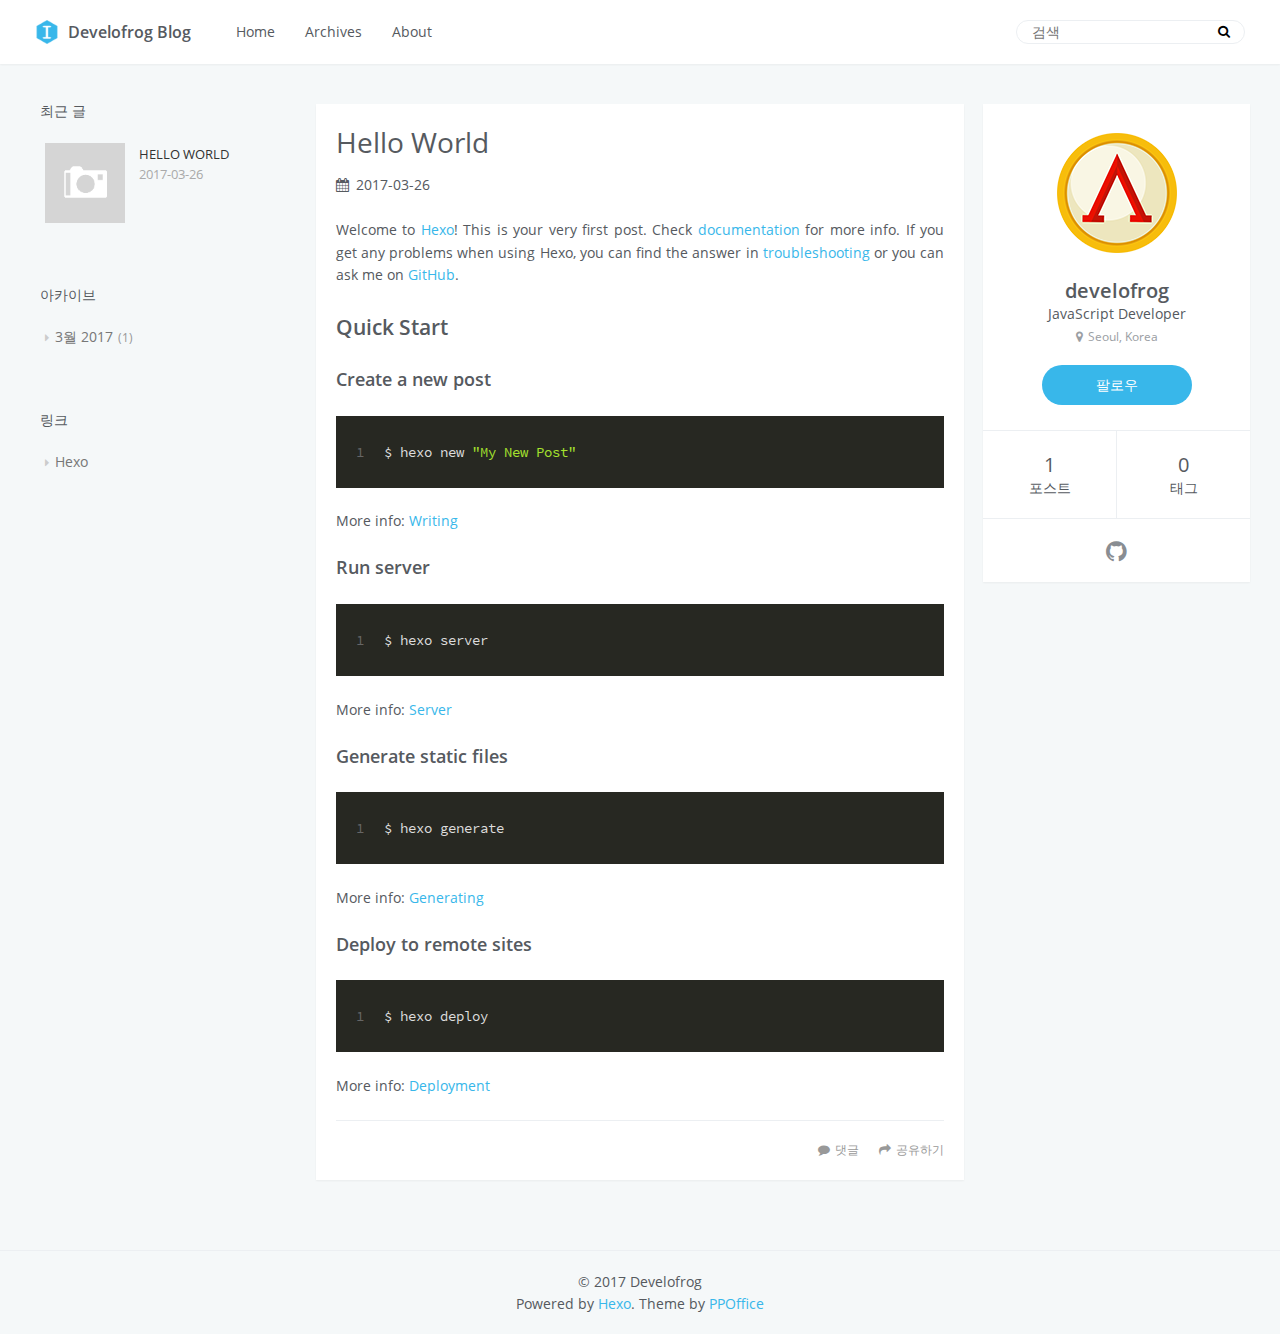
==== index.html @ 14d74854 "Site updated: 2017-03-26 21:54:28" ====
<!DOCTYPE html>
<html lang=ko>
<head>
    <meta charset="utf-8">
    
    <title>Develofrog Blog</title>
    <meta name="viewport" content="width=device-width, initial-scale=1, maximum-scale=1" />
    <meta name="description" content="For JavaScript, Computer Science, Apple, English.">
<meta property="og:type" content="website">
<meta property="og:title" content="Develofrog Blog">
<meta property="og:url" content="https://develofrog.com/index.html">
<meta property="og:site_name" content="Develofrog Blog">
<meta property="og:description" content="For JavaScript, Computer Science, Apple, English.">
<meta name="twitter:card" content="summary">
<meta name="twitter:title" content="Develofrog Blog">
<meta name="twitter:description" content="For JavaScript, Computer Science, Apple, English.">
    

    

    
        <link rel="icon" href="/css/images/logo.png" />
    

    <link rel="stylesheet" href="/libs/font-awesome/css/font-awesome.min.css">
    <link rel="stylesheet" href="/libs/open-sans/styles.css">
    <link rel="stylesheet" href="/libs/source-code-pro/styles.css">

    <link rel="stylesheet" href="/css/style.css">

    <script src="/libs/jquery/2.1.3/jquery.min.js"></script>
    
    
        <link rel="stylesheet" href="/libs/lightgallery/css/lightgallery.min.css">
    
    
        <link rel="stylesheet" href="/libs/justified-gallery/justifiedGallery.min.css">
    
    
        <script type="text/javascript">
(function(i,s,o,g,r,a,m) {i['GoogleAnalyticsObject']=r;i[r]=i[r]||function() {
(i[r].q=i[r].q||[]).push(arguments)},i[r].l=1*new Date();a=s.createElement(o),
m=s.getElementsByTagName(o)[0];a.async=1;a.src=g;m.parentNode.insertBefore(a,m)
})(window,document,'script','//www.google-analytics.com/analytics.js','ga');

ga('create', 'UA-96211882-1', 'auto');
ga('send', 'pageview');

</script>
    
    
    


</head>

<body>
    <div id="container">
        <header id="header">
    <div id="header-main" class="header-inner">
        <div class="outer">
            <a href="/" id="logo">
                <i class="logo"></i>
                <span class="site-title">Develofrog Blog</span>
            </a>
            <nav id="main-nav">
                
                    <a class="main-nav-link" href="/.">Home</a>
                
                    <a class="main-nav-link" href="/archives">Archives</a>
                
                    <a class="main-nav-link" href="/about">About</a>
                
            </nav>
            
                
                <nav id="sub-nav">
                    <div class="profile" id="profile-nav">
                        <a id="profile-anchor" href="javascript:;">
                            <img class="avatar" src="/css/images/avatar.png" />
                            <i class="fa fa-caret-down"></i>
                        </a>
                    </div>
                </nav>
            
            <div id="search-form-wrap">

    <form class="search-form">
        <input type="text" class="ins-search-input search-form-input" placeholder="검색" />
        <button type="submit" class="search-form-submit"></button>
    </form>
    <div class="ins-search">
    <div class="ins-search-mask"></div>
    <div class="ins-search-container">
        <div class="ins-input-wrapper">
            <input type="text" class="ins-search-input" placeholder="Type something..." />
            <span class="ins-close ins-selectable"><i class="fa fa-times-circle"></i></span>
        </div>
        <div class="ins-section-wrapper">
            <div class="ins-section-container"></div>
        </div>
    </div>
</div>
<script>
(function (window) {
    var INSIGHT_CONFIG = {
        TRANSLATION: {
            POSTS: '포스트',
            PAGES: 'Pages',
            CATEGORIES: '카테고리',
            TAGS: '태그',
            UNTITLED: '(Untitled)',
        },
        ROOT_URL: '/',
        CONTENT_URL: '/content.json',
    };
    window.INSIGHT_CONFIG = INSIGHT_CONFIG;
})(window);
</script>
<script src="/js/insight.js"></script>

</div>
        </div>
    </div>
    <div id="main-nav-mobile" class="header-sub header-inner">
        <table class="menu outer">
            <tr>
                
                    <td><a class="main-nav-link" href="/.">Home</a></td>
                
                    <td><a class="main-nav-link" href="/archives">Archives</a></td>
                
                    <td><a class="main-nav-link" href="/about">About</a></td>
                
                <td>
                    
    <div class="search-form">
        <input type="text" class="ins-search-input search-form-input" placeholder="검색" />
    </div>

                </td>
            </tr>
        </table>
    </div>
</header>

        <div class="outer">
            
                

<aside id="profile">
    <div class="inner profile-inner">
        <div class="base-info profile-block">
            <img id="avatar" src="/css/images/avatar.png" />
            <h2 id="name">develofrog</h2>
            <h3 id="title">JavaScript Developer</h3>
            <span id="location"><i class="fa fa-map-marker"></i>Seoul, Korea</span>
            <a id="follow" target="_blank" href="https://github.com/develofrog/">팔로우</a>
        </div>
        <div class="article-info profile-block">
            <div class="article-info-block">
                1
                <span>포스트</span>
            </div>
            <div class="article-info-block">
                0
                <span>태그</span>
            </div>
        </div>
        
        <div class="profile-block social-links">
            <table>
                <tr>
                    
                    
                    <td>
                        <a href="https://github.com/develofrog/" target="_blank" title="github" class=tooltip>
                            <i class="fa fa-github"></i>
                        </a>
                    </td>
                    
                </tr>
            </table>
        </div>
        
    </div>
</aside>

            
            <section id="main">
    <article id="post-hello-world" class="article article-type-post" itemscope itemprop="blogPost">
    <div class="article-inner">
        
        
            <header class="article-header">
                
    
        <h1 itemprop="name">
            <a class="article-title" href="/2017/03/26/hello-world/">Hello World</a>
        </h1>
    

                
                    <div class="article-meta">
                        
    <div class="article-date">
        <i class="fa fa-calendar"></i>
        <a href="/2017/03/26/hello-world/">
            <time datetime="2017-03-26T12:42:38.000Z" itemprop="datePublished">2017-03-26</time>
        </a>
    </div>


                        
                        
                    </div>
                
            </header>
        
        
        <div class="article-entry" itemprop="articleBody">
        
            
            <p>Welcome to <a href="https://hexo.io/" target="_blank" rel="external">Hexo</a>! This is your very first post. Check <a href="https://hexo.io/docs/" target="_blank" rel="external">documentation</a> for more info. If you get any problems when using Hexo, you can find the answer in <a href="https://hexo.io/docs/troubleshooting.html" target="_blank" rel="external">troubleshooting</a> or you can ask me on <a href="https://github.com/hexojs/hexo/issues" target="_blank" rel="external">GitHub</a>.</p>
<h2 id="Quick-Start"><a href="#Quick-Start" class="headerlink" title="Quick Start"></a>Quick Start</h2><h3 id="Create-a-new-post"><a href="#Create-a-new-post" class="headerlink" title="Create a new post"></a>Create a new post</h3><figure class="highlight bash"><table><tr><td class="gutter"><pre><div class="line">1</div></pre></td><td class="code"><pre><div class="line">$ hexo new <span class="string">"My New Post"</span></div></pre></td></tr></table></figure>
<p>More info: <a href="https://hexo.io/docs/writing.html" target="_blank" rel="external">Writing</a></p>
<h3 id="Run-server"><a href="#Run-server" class="headerlink" title="Run server"></a>Run server</h3><figure class="highlight bash"><table><tr><td class="gutter"><pre><div class="line">1</div></pre></td><td class="code"><pre><div class="line">$ hexo server</div></pre></td></tr></table></figure>
<p>More info: <a href="https://hexo.io/docs/server.html" target="_blank" rel="external">Server</a></p>
<h3 id="Generate-static-files"><a href="#Generate-static-files" class="headerlink" title="Generate static files"></a>Generate static files</h3><figure class="highlight bash"><table><tr><td class="gutter"><pre><div class="line">1</div></pre></td><td class="code"><pre><div class="line">$ hexo generate</div></pre></td></tr></table></figure>
<p>More info: <a href="https://hexo.io/docs/generating.html" target="_blank" rel="external">Generating</a></p>
<h3 id="Deploy-to-remote-sites"><a href="#Deploy-to-remote-sites" class="headerlink" title="Deploy to remote sites"></a>Deploy to remote sites</h3><figure class="highlight bash"><table><tr><td class="gutter"><pre><div class="line">1</div></pre></td><td class="code"><pre><div class="line">$ hexo deploy</div></pre></td></tr></table></figure>
<p>More info: <a href="https://hexo.io/docs/deployment.html" target="_blank" rel="external">Deployment</a></p>

        
        </div>
        <footer class="article-footer">
            <div class="share-container">



</div>

    <a data-url="https://develofrog.com/2017/03/26/hello-world/" data-id="cj0qonys20000btkl2dwoy1ue" class="article-share-link"><i class="fa fa-share"></i>공유하기</a>
<script>
    (function ($) {
        // Prevent duplicate binding
        if (typeof(__SHARE_BUTTON_BINDED__) === 'undefined' || !__SHARE_BUTTON_BINDED__) {
            __SHARE_BUTTON_BINDED__ = true;
        } else {
            return;
        }
        $('body').on('click', function() {
            $('.article-share-box.on').removeClass('on');
        }).on('click', '.article-share-link', function(e) {
            e.stopPropagation();

            var $this = $(this),
                url = $this.attr('data-url'),
                encodedUrl = encodeURIComponent(url),
                id = 'article-share-box-' + $this.attr('data-id'),
                offset = $this.offset(),
                box;

            if ($('#' + id).length) {
                box = $('#' + id);

                if (box.hasClass('on')){
                    box.removeClass('on');
                    return;
                }
            } else {
                var html = [
                    '<div id="' + id + '" class="article-share-box">',
                        '<input class="article-share-input" value="' + url + '">',
                        '<div class="article-share-links">',
                            '<a href="https://twitter.com/intent/tweet?url=' + encodedUrl + '" class="fa fa-twitter article-share-twitter" target="_blank" title="Twitter"></a>',
                            '<a href="https://www.facebook.com/sharer.php?u=' + encodedUrl + '" class="fa fa-facebook article-share-facebook" target="_blank" title="Facebook"></a>',
                            '<a href="http://pinterest.com/pin/create/button/?url=' + encodedUrl + '" class="fa fa-pinterest article-share-pinterest" target="_blank" title="Pinterest"></a>',
                            '<a href="https://plus.google.com/share?url=' + encodedUrl + '" class="fa fa-google article-share-google" target="_blank" title="Google+"></a>',
                        '</div>',
                    '</div>'
                ].join('');

              box = $(html);

              $('body').append(box);
            }

            $('.article-share-box.on').hide();

            box.css({
                top: offset.top + 25,
                left: offset.left
            }).addClass('on');

        }).on('click', '.article-share-box', function (e) {
            e.stopPropagation();
        }).on('click', '.article-share-box-input', function () {
            $(this).select();
        }).on('click', '.article-share-box-link', function (e) {
            e.preventDefault();
            e.stopPropagation();

            window.open(this.href, 'article-share-box-window-' + Date.now(), 'width=500,height=450');
        });
    })(jQuery);
</script>

            
    
        <a href="https://develofrog.com/2017/03/26/hello-world/#comments" class="article-comment-link disqus-comment-count" data-disqus-url="https://develofrog.com/2017/03/26/hello-world/">댓글</a>
    

        </footer>
    </div>
    
</article>


</section>
            
                <aside id="sidebar">
   
        
    <div class="widget-wrap">
        <h3 class="widget-title">최근 글</h3>
        <div class="widget">
            <ul id="recent-post" class="">
                
                    <li>
                        
                        <div class="item-thumbnail">
                            <a href="/2017/03/26/hello-world/" class="thumbnail">
    
    
        <span class="thumbnail-image thumbnail-none"></span>
    
</a>

                        </div>
                        
                        <div class="item-inner">
                            <p class="item-category"></p>
                            <p class="item-title"><a href="/2017/03/26/hello-world/" class="title">Hello World</a></p>
                            <p class="item-date"><time datetime="2017-03-26T12:42:38.000Z" itemprop="datePublished">2017-03-26</time></p>
                        </div>
                    </li>
                
            </ul>
        </div>
    </div>

    
        
    
        
    <div class="widget-wrap">
        <h3 class="widget-title">아카이브</h3>
        <div class="widget">
            <ul class="archive-list"><li class="archive-list-item"><a class="archive-list-link" href="/archives/2017/03/">3월 2017</a><span class="archive-list-count">1</span></li></ul>
        </div>
    </div>

    
        
    
        
    
        
    <div class="widget-wrap widget-list">
        <h3 class="widget-title">링크</h3>
        <div class="widget">
            <ul>
                
                    <li>
                        <a href="http://hexo.io">Hexo</a>
                    </li>
                
            </ul>
        </div>
    </div>


    
    <div id="toTop" class="fa fa-angle-up"></div>
</aside>
            
        </div>
        <footer id="footer">
    <div class="outer">
        <div id="footer-info" class="inner">
            &copy; 2017 Develofrog<br>
            Powered by <a href="http://hexo.io/" target="_blank">Hexo</a>. Theme by <a href="http://github.com/ppoffice">PPOffice</a>
        </div>
    </div>
</footer>
        
    
    <script>
    var disqus_config = function () {
        
        this.page.identifier = 'undefined';
    };
    (function() { 
        var d = document, s = d.createElement('script');  
        s.src = '//' + 'develofrog' + '.disqus.com/count.js';
        s.setAttribute('data-timestamp', +new Date());
        (d.head || d.body).appendChild(s);
    })();
</script>




    
        <script src="/libs/lightgallery/js/lightgallery.min.js"></script>
        <script src="/libs/lightgallery/js/lg-thumbnail.min.js"></script>
        <script src="/libs/lightgallery/js/lg-pager.min.js"></script>
        <script src="/libs/lightgallery/js/lg-autoplay.min.js"></script>
        <script src="/libs/lightgallery/js/lg-fullscreen.min.js"></script>
        <script src="/libs/lightgallery/js/lg-zoom.min.js"></script>
        <script src="/libs/lightgallery/js/lg-hash.min.js"></script>
        <script src="/libs/lightgallery/js/lg-share.min.js"></script>
        <script src="/libs/lightgallery/js/lg-video.min.js"></script>
    
    
        <script src="/libs/justified-gallery/jquery.justifiedGallery.min.js"></script>
    
    



<!-- Custom Scripts -->
<script src="/js/main.js"></script>

    </div>
</body>
</html>
---- libs/open-sans/styles.css ----
/* cyrillic-ext */
@font-face {
    font-family: 'Open Sans';
    font-style: normal;
    font-weight: 400;
    src: local('Open Sans'), local('OpenSans'), url(fonts/K88pR3goAWT7BTt32Z01mxJtnKITppOI_IvcXXDNrsc.woff2) format('woff2');
    unicode-range: U+0460-052F, U+20B4, U+2DE0-2DFF, U+A640-A69F;
}
/* cyrillic */
@font-face {
    font-family: 'Open Sans';
    font-style: normal;
    font-weight: 400;
    src: local('Open Sans'), local('OpenSans'), url(fonts/RjgO7rYTmqiVp7vzi-Q5URJtnKITppOI_IvcXXDNrsc.woff2) format('woff2');
    unicode-range: U+0400-045F, U+0490-0491, U+04B0-04B1, U+2116;
}
/* greek-ext */
@font-face {
    font-family: 'Open Sans';
    font-style: normal;
    font-weight: 400;
    src: local('Open Sans'), local('OpenSans'), url(fonts/LWCjsQkB6EMdfHrEVqA1KRJtnKITppOI_IvcXXDNrsc.woff2) format('woff2');
    unicode-range: U+1F00-1FFF;
}
/* greek */
@font-face {
    font-family: 'Open Sans';
    font-style: normal;
    font-weight: 400;
    src: local('Open Sans'), local('OpenSans'), url(fonts/xozscpT2726on7jbcb_pAhJtnKITppOI_IvcXXDNrsc.woff2) format('woff2');
    unicode-range: U+0370-03FF;
}
/* vietnamese */
@font-face {
    font-family: 'Open Sans';
    font-style: normal;
    font-weight: 400;
    src: local('Open Sans'), local('OpenSans'), url(fonts/59ZRklaO5bWGqF5A9baEERJtnKITppOI_IvcXXDNrsc.woff2) format('woff2');
    unicode-range: U+0102-0103, U+1EA0-1EF1, U+20AB;
}
/* latin-ext */
@font-face {
    font-family: 'Open Sans';
    font-style: normal;
    font-weight: 400;
    src: local('Open Sans'), local('OpenSans'), url(fonts/u-WUoqrET9fUeobQW7jkRRJtnKITppOI_IvcXXDNrsc.woff2) format('woff2');
    unicode-range: U+0100-024F, U+1E00-1EFF, U+20A0-20AB, U+20AD-20CF, U+2C60-2C7F, U+A720-A7FF;
}
/* latin */
@font-face {
    font-family: 'Open Sans';
    font-style: normal;
    font-weight: 400;
    src: local('Open Sans'), local('OpenSans'), url(fonts/cJZKeOuBrn4kERxqtaUH3VtXRa8TVwTICgirnJhmVJw.woff2) format('woff2');
    unicode-range: U+0000-00FF, U+0131, U+0152-0153, U+02C6, U+02DA, U+02DC, U+2000-206F, U+2074, U+20AC, U+2212, U+2215, U+E0FF, U+EFFD, U+F000;
}
/* cyrillic-ext */
@font-face {
    font-family: 'Open Sans';
    font-style: normal;
    font-weight: 600;
    src: local('Open Sans Semibold'), local('OpenSans-Semibold'), url(fonts/MTP_ySUJH_bn48VBG8sNSq-j2U0lmluP9RWlSytm3ho.woff2) format('woff2');
    unicode-range: U+0460-052F, U+20B4, U+2DE0-2DFF, U+A640-A69F;
}
/* cyrillic */
@font-face {
    font-family: 'Open Sans';
    font-style: normal;
    font-weight: 600;
    src: local('Open Sans Semibold'), local('OpenSans-Semibold'), url(fonts/MTP_ySUJH_bn48VBG8sNSpX5f-9o1vgP2EXwfjgl7AY.woff2) format('woff2');
    unicode-range: U+0400-045F, U+0490-0491, U+04B0-04B1, U+2116;
}
/* greek-ext */
@font-face {
    font-family: 'Open Sans';
    font-style: normal;
    font-weight: 600;
    src: local('Open Sans Semibold'), local('OpenSans-Semibold'), url(fonts/MTP_ySUJH_bn48VBG8sNShWV49_lSm1NYrwo-zkhivY.woff2) format('woff2');
    unicode-range: U+1F00-1FFF;
}
/* greek */
@font-face {
    font-family: 'Open Sans';
    font-style: normal;
    font-weight: 600;
    src: local('Open Sans Semibold'), local('OpenSans-Semibold'), url(fonts/MTP_ySUJH_bn48VBG8sNSqaRobkAwv3vxw3jMhVENGA.woff2) format('woff2');
    unicode-range: U+0370-03FF;
}
/* vietnamese */
@font-face {
    font-family: 'Open Sans';
    font-style: normal;
    font-weight: 600;
    src: local('Open Sans Semibold'), local('OpenSans-Semibold'), url(fonts/MTP_ySUJH_bn48VBG8sNSv8zf_FOSsgRmwsS7Aa9k2w.woff2) format('woff2');
    unicode-range: U+0102-0103, U+1EA0-1EF1, U+20AB;
}
/* latin-ext */
@font-face {
    font-family: 'Open Sans';
    font-style: normal;
    font-weight: 600;
    src: local('Open Sans Semibold'), local('OpenSans-Semibold'), url(fonts/MTP_ySUJH_bn48VBG8sNSj0LW-43aMEzIO6XUTLjad8.woff2) format('woff2');
    unicode-range: U+0100-024F, U+1E00-1EFF, U+20A0-20AB, U+20AD-20CF, U+2C60-2C7F, U+A720-A7FF;
}
/* latin */
@font-face {
    font-family: 'Open Sans';
    font-style: normal;
    font-weight: 600;
    src: local('Open Sans Semibold'), local('OpenSans-Semibold'), url(fonts/MTP_ySUJH_bn48VBG8sNSugdm0LZdjqr5-oayXSOefg.woff2) format('woff2');
    unicode-range: U+0000-00FF, U+0131, U+0152-0153, U+02C6, U+02DA, U+02DC, U+2000-206F, U+2074, U+20AC, U+2212, U+2215, U+E0FF, U+EFFD, U+F000;
}
/* cyrillic-ext */
@font-face {
    font-family: 'Open Sans';
    font-style: italic;
    font-weight: 400;
    src: local('Open Sans Italic'), local('OpenSans-Italic'), url(fonts/xjAJXh38I15wypJXxuGMBjTOQ_MqJVwkKsUn0wKzc2I.woff2) format('woff2');
    unicode-range: U+0460-052F, U+20B4, U+2DE0-2DFF, U+A640-A69F;
}
/* cyrillic */
@font-face {
    font-family: 'Open Sans';
    font-style: italic;
    font-weight: 400;
    src: local('Open Sans Italic'), local('OpenSans-Italic'), url(fonts/xjAJXh38I15wypJXxuGMBjUj_cnvWIuuBMVgbX098Mw.woff2) format('woff2');
    unicode-range: U+0400-045F, U+0490-0491, U+04B0-04B1, U+2116;
}
/* greek-ext */
@font-face {
    font-family: 'Open Sans';
    font-style: italic;
    font-weight: 400;
    src: local('Open Sans Italic'), local('OpenSans-Italic'), url(fonts/xjAJXh38I15wypJXxuGMBkbcKLIaa1LC45dFaAfauRA.woff2) format('woff2');
    unicode-range: U+1F00-1FFF;
}
/* greek */
@font-face {
    font-family: 'Open Sans';
    font-style: italic;
    font-weight: 400;
    src: local('Open Sans Italic'), local('OpenSans-Italic'), url(fonts/xjAJXh38I15wypJXxuGMBmo_sUJ8uO4YLWRInS22T3Y.woff2) format('woff2');
    unicode-range: U+0370-03FF;
}
/* vietnamese */
@font-face {
    font-family: 'Open Sans';
    font-style: italic;
    font-weight: 400;
    src: local('Open Sans Italic'), local('OpenSans-Italic'), url(fonts/xjAJXh38I15wypJXxuGMBr6up8jxqWt8HVA3mDhkV_0.woff2) format('woff2');
    unicode-range: U+0102-0103, U+1EA0-1EF1, U+20AB;
}
/* latin-ext */
@font-face {
    font-family: 'Open Sans';
    font-style: italic;
    font-weight: 400;
    src: local('Open Sans Italic'), local('OpenSans-Italic'), url(fonts/xjAJXh38I15wypJXxuGMBiYE0-AqJ3nfInTTiDXDjU4.woff2) format('woff2');
    unicode-range: U+0100-024F, U+1E00-1EFF, U+20A0-20AB, U+20AD-20CF, U+2C60-2C7F, U+A720-A7FF;
}
/* latin */
@font-face {
    font-family: 'Open Sans';
    font-style: italic;
    font-weight: 400;
    src: local('Open Sans Italic'), local('OpenSans-Italic'), url(fonts/xjAJXh38I15wypJXxuGMBo4P5ICox8Kq3LLUNMylGO4.woff2) format('woff2');
    unicode-range: U+0000-00FF, U+0131, U+0152-0153, U+02C6, U+02DA, U+02DC, U+2000-206F, U+2074, U+20AC, U+2212, U+2215, U+E0FF, U+EFFD, U+F000;
}
---- libs/source-code-pro/styles.css ----
/* latin-ext */
@font-face {
  font-family: 'Source Code Pro';
  font-style: normal;
  font-weight: 400;
  src: local('Source Code Pro'), local('SourceCodePro-Regular'), url(fonts/mrl8jkM18OlOQN8JLgasDy2Q8seG17bfDXYR_jUsrzg.woff2) format('woff2');
  unicode-range: U+0100-024F, U+1E00-1EFF, U+20A0-20AB, U+20AD-20CF, U+2C60-2C7F, U+A720-A7FF;
}
/* latin */
@font-face {
  font-family: 'Source Code Pro';
  font-style: normal;
  font-weight: 400;
  src: local('Source Code Pro'), local('SourceCodePro-Regular'), url(fonts/mrl8jkM18OlOQN8JLgasD9V_2ngZ8dMf8fLgjYEouxg.woff2) format('woff2');
  unicode-range: U+0000-00FF, U+0131, U+0152-0153, U+02C6, U+02DA, U+02DC, U+2000-206F, U+2074, U+20AC, U+2212, U+2215, U+E0FF, U+EFFD, U+F000;
}
---- css/style.css ----
body {
  width: 100%;
}
body:before,
body:after {
  content: "";
  display: table;
}
body:after {
  clear: both;
}
html,
body,
div,
span,
applet,
object,
iframe,
h1,
h2,
h3,
h4,
h5,
h6,
p,
blockquote,
pre,
a,
abbr,
acronym,
address,
big,
cite,
code,
del,
dfn,
em,
img,
ins,
kbd,
q,
s,
samp,
small,
strike,
strong,
sub,
sup,
tt,
var,
dl,
dt,
dd,
ol,
ul,
li,
fieldset,
form,
label,
legend,
table,
caption,
tbody,
tfoot,
thead,
tr,
th,
td {
  margin: 0;
  padding: 0;
  border: 0;
  outline: 0;
  font-weight: inherit;
  font-style: inherit;
  font-family: inherit;
  font-size: 100%;
  vertical-align: baseline;
}
body {
  line-height: 1;
  color: #000;
  background: #fff;
}
ol,
ul {
  list-style: none;
}
table {
  border-collapse: separate;
  border-spacing: 0;
  vertical-align: middle;
}
caption,
th,
td {
  text-align: left;
  font-weight: normal;
  vertical-align: middle;
}
a img {
  border: none;
}
input,
button {
  margin: 0;
  padding: 0;
}
input::-moz-focus-inner,
button::-moz-focus-inner {
  border: 0;
  padding: 0;
}
html,
body,
#container {
  height: 100%;
}
body {
  color: #565a5f;
  background: #f5f8f9;
  font: 14px "open sans", "Helvetica Neue", "Microsoft Yahei", Helvetica, Arial, sans-serif;
  -webkit-text-size-adjust: 100%;
}
a {
  color: #38b7ea;
  text-decoration: none;
}
a:visited {
  color: #38b7ea;
}
code {
  margin: 0 2px;
  color: #e96900;
  padding: 3px 5px;
  font-size: 0.9em;
  border-radius: 2px;
  font-family: "Source Code Pro", Consolas, Monaco, Menlo, Consolas, monospace;
  background-color: #f8f8f8;
}
.outer {
  max-width: 1320px;
  margin: 0 auto;
  padding: 0 20px;
}
.outer:before,
.outer:after {
  content: "";
  display: table;
}
.outer:after {
  clear: both;
}
@media screen and (max-width: 559px) {
  .outer {
    padding: 0;
  }
}
.left,
.alignleft {
  float: left;
}
.right,
.alignright {
  float: right;
}
.clear {
  clear: both;
}
.logo {
  width: 24px;
  height: 24px;
  background-repeat: no-repeat;
  background-image: url("images/logo.png");
  -webkit-background-size: 24px 24px;
  -moz-background-size: 24px 24px;
  background-size: 24px 24px;
}
#container {
  position: relative;
}
#container > .outer {
  margin-bottom: 30px;
}
@media screen and (min-width: 1200px) {
  #main {
    display: inline;
    float: left;
    width: 52.307692307692314%;
    margin: 0 0.769230769230769%;
  }
}
@media screen and (min-width: 800px) and (max-width: 1199px) {
  #main {
    display: inline;
    float: left;
    width: 67.6923076923077%;
    margin: 0 0.769230769230769%;
  }
}
@media screen and (min-width: 560px) and (max-width: 799px) {
  #main {
    width: 100%;
  }
}
@media screen and (max-width: 559px) {
  #main {
    width: 100%;
  }
}
.archive-article-header a,
.layout-wrap-inner.tag-cloud a,
.timeline-row .content h1 a,
.archive-article-header a:visited,
.layout-wrap-inner.tag-cloud a:visited,
.timeline-row .content h1 a:visited {
  color: #565a5f;
  -webkit-transition: 0.2s ease;
  -moz-transition: 0.2s ease;
  -ms-transition: 0.2s ease;
  transition: 0.2s ease;
}
.archive-article-header a:hover,
.layout-wrap-inner.tag-cloud a:hover,
.timeline-row .content h1 a:hover,
.archive-article-header a:visited:hover,
.layout-wrap-inner.tag-cloud a:visited:hover,
.timeline-row .content h1 a:visited:hover {
  color: #38b7ea;
}
.article-meta,
.archive-year,
.widget-title {
  line-height: 1em;
  text-decoration: none;
  text-transform: uppercase;
}
#header,
#profile .inner,
.article-inner,
#comments,
.archive-article,
.timeline-row .content,
#toTop {
  background: #fff;
  -webkit-box-shadow: 0 1px 2px rgba(0,0,0,0.05);
  box-shadow: 0 1px 2px rgba(0,0,0,0.05);
}
.article-entry h1,
.widget h1 {
  font-size: 2em;
}
.article-entry h2,
.widget h2 {
  font-size: 1.5em;
}
.article-entry h3,
.widget h3 {
  font-size: 1.3em;
}
.article-entry h4,
.widget h4 {
  font-size: 1.2em;
}
.article-entry h5,
.widget h5 {
  font-size: 1em;
}
.article-entry h6,
.widget h6 {
  font-size: 1em;
  color: #999;
}
.article-entry hr,
.widget hr {
  border: 1px dashed #eceff2;
}
.article-entry strong,
.widget strong {
  font-weight: bold;
}
.article-entry em,
.widget em,
.article-entry cite,
.widget cite {
  font-style: italic;
}
.article-entry sup,
.widget sup,
.article-entry sub,
.widget sub {
  font-size: 0.75em;
  line-height: 0;
  position: relative;
  vertical-align: baseline;
}
.article-entry sup,
.widget sup {
  top: -0.5em;
}
.article-entry sub,
.widget sub {
  bottom: -0.2em;
}
.article-entry small,
.widget small {
  font-size: 0.85em;
}
.article-entry acronym,
.widget acronym,
.article-entry abbr,
.widget abbr {
  border-bottom: 1px dotted;
}
.article-entry ul,
.widget ul,
.article-entry ol,
.widget ol,
.article-entry dl,
.widget dl {
  margin: 0 20px;
  line-height: 1.6em;
}
.article-entry ul ul,
.widget ul ul,
.article-entry ol ul,
.widget ol ul,
.article-entry ul ol,
.widget ul ol,
.article-entry ol ol,
.widget ol ol {
  margin-top: 0;
  margin-bottom: 0;
}
.article-entry ul,
.widget ul {
  list-style: disc;
}
.article-entry ol,
.widget ol {
  list-style: decimal;
}
.article-entry dt,
.widget dt {
  font-weight: bold;
}
#header {
  background: #fff;
  position: relative;
}
#header a,
#header a:visited {
  white-space: nowrap;
  -webkit-transition: 0.2s ease;
  -moz-transition: 0.2s ease;
  -ms-transition: 0.2s ease;
  transition: 0.2s ease;
  color: #565a5f;
}
#header a:hover {
  color: #38b7ea;
}
.header-inner #logo,
#main-nav,
#sub-nav,
#search-form-wrap {
  height: 24px;
  line-height: 24px;
  padding: 20px 15px;
}
.header-inner #logo,
#main-nav {
  float: left;
}
#sub-nav,
#search-form-wrap {
  float: right;
}
.header-inner {
  height: 100%;
  position: relative;
}
.header-inner #logo {
  display: inline-block;
}
.header-inner #logo .logo {
  margin-right: 5px;
  display: inline-block;
}
.header-inner #logo .site-title {
  font-size: 16px;
  display: inline-block;
  vertical-align: top;
  font-weight: 600;
}
#header-title {
  text-align: center;
  height: 24px;
  position: absolute;
  top: 50%;
  left: 0;
  margin-top: -12px;
}
.header-sub {
  border-top: 1px solid #eceff2;
}
.header-sub ul {
  margin: 0 15px;
}
.header-sub ul:before,
.header-sub ul:after {
  content: "";
  display: table;
}
.header-sub ul:after {
  clear: both;
}
.header-sub ul li {
  float: left;
  margin: 0 10px;
}
.header-sub ul li a {
  display: inline-block;
  line-height: 48px;
}
.header-sub .main-nav-link {
  display: inline-block;
  line-height: 48px;
}
@media screen and (min-width: 560px) and (max-width: 799px) {
  #header-sub {
    display: none;
  }
}
@media screen and (max-width: 559px) {
  #header-sub {
    display: none;
  }
}
@media screen and (min-width: 560px) and (max-width: 799px) {
  #main-nav {
    display: none;
  }
}
@media screen and (max-width: 559px) {
  #main-nav {
    display: none;
  }
}
@media screen and (min-width: 800px) and (max-width: 1199px) {
  #main-nav-mobile {
    display: none;
  }
}
@media screen and (min-width: 1200px) {
  #main-nav-mobile {
    display: none;
  }
}
.nav-icon,
.main-nav-link {
  float: left;
  display: block;
  padding: 0 15px;
}
.nav-icon {
  text-align: center;
  font-size: 14px;
  width: 14px;
  height: 14px;
  position: relative;
  cursor: pointer;
  height: 24px !important;
  line-height: 24px !important;
}
.main-nav-link {
  font-weight: 300;
}
@media screen and (min-width: 1200px) {
  #sub-nav {
    display: none;
  }
}
#sub-nav #profile-nav #profile-anchor {
  display: block;
  height: 24px;
  line-height: 24px;
}
#sub-nav #profile-nav #profile-anchor:before,
#sub-nav #profile-nav #profile-anchor:after {
  content: "";
  display: table;
}
#sub-nav #profile-nav #profile-anchor:after {
  clear: both;
}
#sub-nav #profile-nav .avatar,
#sub-nav #profile-nav .fa {
  float: left;
}
#sub-nav #profile-nav .avatar {
  width: 24px;
  height: 24px;
  margin-right: 8px;
}
#sub-nav #profile-nav .fa {
  line-height: 24px;
}
@media screen and (max-width: 559px) {
  #search-form-wrap {
    display: none;
  }
}
#search-form-wrap .search-form {
  position: relative;
}
#search-form-wrap .search-form .search-form-input {
  width: 100%;
  padding: 0 30px 0 15px;
  line-height: 24px;
  height: 24px !important;
  border-radius: 13px;
}
#search-form-wrap .search-form .search-form-input::-webkit-search-results-decoration,
#search-form-wrap .search-form .search-form-input::-webkit-search-cancel-button {
  -webkit-appearance: none;
}
#search-form-wrap .search-form .search-form-submit {
  top: 50%;
  right: 15px;
  border: none;
  cursor: pointer;
  margin-top: -7px;
  background: none;
  position: absolute;
  font: 13px font-icon;
  font-family: 'FontAwesome';
}
#search-form-wrap .search-form .search-form-submit:before {
  content: '\f002';
}
#search-form-wrap .search-form .search-form-submit:hover,
#search-form-wrap .search-form .search-form-submit:focus {
  color: #777;
}
.search-form-input,
.search-form-input.ins-search-input,
.search-form-input.st-ui-search-input,
.search-form-input.st-default-search-input {
  -webkit-appearance: textarea;
  -webkit-appearance: textarea;
  -moz-appearance: textarea;
  appearance: textarea;
  padding: 0;
  width: 200px;
  -webkit-box-shadow: none;
  box-shadow: none;
  color: #565a5f;
  -webkit-transition: 0.2s ease;
  -moz-transition: 0.2s ease;
  -ms-transition: 0.2s ease;
  transition: 0.2s ease;
  -webkit-box-sizing: border-box;
  -moz-box-sizing: border-box;
  box-sizing: border-box;
  height: auto !important;
  line-height: 1.6em;
  outline: none !important;
  background: none !important;
  font: 14px "open sans", "Helvetica Neue", "Microsoft Yahei", Helvetica, Arial, sans-serif;
  border: 1px solid #eceff2 !important;
}
.search-form-input:focus,
.search-form-input.ins-search-input:focus,
.search-form-input.st-ui-search-input:focus,
.search-form-input.st-default-search-input:focus {
  border-color: #38b7ea !important;
}
.search-form-input::-webkit-search-results-decoration,
.search-form-input.ins-search-input::-webkit-search-results-decoration,
.search-form-input.st-ui-search-input::-webkit-search-results-decoration,
.search-form-input.st-default-search-input::-webkit-search-results-decoration,
.search-form-input::-webkit-search-cancel-button,
.search-form-input.ins-search-input::-webkit-search-cancel-button,
.search-form-input.st-ui-search-input::-webkit-search-cancel-button,
.search-form-input.st-default-search-input::-webkit-search-cancel-button {
  -webkit-appearance: none;
}
#main-nav-mobile {
  overflow-y: hidden;
  overflow-x: auto;
}
#main-nav-mobile .menu {
  margin: 0;
  height: 48px;
}
#main-nav-mobile .menu:before,
#main-nav-mobile .menu:after {
  content: "";
  display: table;
}
#main-nav-mobile .menu:after {
  clear: both;
}
#main-nav-mobile .menu .search-form-input {
  display: none;
  padding: 0 10px;
  margin-right: 15px;
  height: 32px;
  line-height: 32px;
  border-radius: 16px;
}
@media screen and (max-width: 559px) {
  #main-nav-mobile .menu .search-form-input {
    display: block;
  }
}
#main-nav-mobile .menu .search-form-input::-webkit-search-results-decoration,
#main-nav-mobile .menu .search-form-input::-webkit-search-cancel-button {
  -webkit-appearance: none;
}
.bio {
  text-align: center;
}
#profile .inner .bio h2 {
  font-size: 1.3em;
  font-weight: bold;
  margin-top: 15px;
}
#profile .inner .bio p {
  margin: 5px 20px 10px 20px;
  text-align: justify;
  max-width: 300px;
  line-height: 1.5em;
}
.profile-block {
  padding: 15px 20px;
  border-bottom: 1px solid #eceff2;
}
.profile-block:last-child {
  border-bottom: none;
}
#profile {
  display: inline;
  float: left;
  width: 21.53846153846154%;
  margin: 0 0.769230769230769%;
  display: none;
}
@media screen and (min-width: 1200px) {
  #profile {
    display: block;
  }
}
#profile .inner {
  margin-top: 40px;
  background: #fff;
}
#profile .inner .base-info #avatar {
  display: block;
  margin: 10px auto 20px;
  width: 128px;
  height: 128px;
}
#profile .inner .base-info #name,
#profile .inner .base-info #title,
#profile .inner .base-info #location {
  display: block;
  text-align: center;
}
#profile .inner .base-info #name {
  font-size: 20px;
  font-weight: 600;
}
#profile .inner .base-info #location {
  font-size: 12px;
  margin-top: 5px;
  color: #9a9ea3;
}
#profile .inner .base-info #location .fa {
  margin-right: 5px;
}
#profile .inner .base-info #follow {
  color: #fff;
  width: 150px;
  height: 40px;
  display: block;
  font-size: 14px;
  line-height: 40px;
  text-align: center;
  margin: 20px auto 10px;
  background: #38b7ea;
  border-radius: 20px;
  -webkit-transition: 0.2s ease;
  -moz-transition: 0.2s ease;
  -ms-transition: 0.2s ease;
  transition: 0.2s ease;
}
#profile .inner .base-info #follow:hover {
  background: #49c8fb;
}
#profile .inner .article-info {
  padding: 0px;
}
#profile .inner .article-info:before,
#profile .inner .article-info:after {
  content: "";
  display: table;
}
#profile .inner .article-info:after {
  clear: both;
}
#profile .inner .article-info .article-info-block {
  width: 50%;
  float: left;
  padding: 20px 15px;
  text-align: center;
  -webkit-box-sizing: border-box;
  -moz-box-sizing: border-box;
  box-sizing: border-box;
  font-size: 20px;
}
#profile .inner .article-info .article-info-block span {
  display: block;
  font-size: 14px;
  text-transform: uppercase;
}
#profile .inner .article-info .article-info-block:first-child {
  border-right: 1px solid #eceff2;
}
#profile .inner .social-links > table {
  width: 100%;
}
#profile .inner .social-links > table td {
  text-align: center;
  font-size: 24px;
}
#profile .inner .social-links > table td a {
  position: relative;
  -webkit-transition: 0.2s ease;
  -moz-transition: 0.2s ease;
  -ms-transition: 0.2s ease;
  transition: 0.2s ease;
  color: #898d92;
}
#profile .inner .social-links > table td a:hover {
  color: #565a5f;
}
#profile .inner .social-links > table td a.tooltip:hover:after {
  right: -50%;
  top: -41px;
  color: #fff;
  background: #333;
  font-size: 14px;
  content: attr(title);
  display: block;
  padding: 5px 15px;
  position: absolute;
  white-space: nowrap;
  border-radius: 2px;
  text-transform: uppercase;
  -webkit-box-shadow: 0 0 2px rgba(0,0,0,0.2);
  box-shadow: 0 0 2px rgba(0,0,0,0.2);
  z-index: 1;
}
#profile .inner .social-links > table td a.tooltip:hover:before {
  top: -12px;
  right: 8px;
  border: solid;
  border-color: #333 transparent;
  border-width: 5px 5px 0 5px;
  content: "";
  display: block;
  position: absolute;
  z-index: 2;
}
#profile.card {
  top: 50px;
  right: 20px;
  z-index: 999;
  display: block;
  min-width: 280px;
  position: absolute;
}
#profile.card .profile-inner {
  position: relative;
  -webkit-box-shadow: 0 2px 5px rgba(0,0,0,0.2);
  box-shadow: 0 2px 5px rgba(0,0,0,0.2);
}
#profile.card .profile-inner:before,
#profile.card .profile-inner:after {
  z-index: 1;
  content: '';
  top: -20px;
  right: 10px;
  position: absolute;
  border-width: 10px;
  border-style: solid;
  border-color: transparent transparent #fff transparent;
}
#profile.card .profile-inner:after {
  z-index: 0;
  border-color: transparent transparent #dbdee1 transparent;
}
.article {
  margin: 40px 0;
}
.article-inner {
  overflow: hidden;
}
.article-banner {
  width: 100%;
  height: auto;
}
.article-header {
  padding: 20px 20px 0;
}
.article-header .article-title {
  display: block;
  margin-bottom: 14px;
}
.article-title {
  font-size: 2em;
  color: #565a5f;
  text-decoration: none;
  line-height: 1.3em;
}
a.article-title:visited {
  color: #565a5f;
}
a.article-title:hover {
  color: #38b7ea;
}
@media screen and (max-width: 559px) {
  .article-title {
    font-size: 1.6em;
  }
}
@media screen and (min-width: 560px) and (max-width: 799px) {
  .article-title {
    font-size: 1.6em;
  }
}
.article-meta {
  line-height: 1.6em;
}
.article-meta:before,
.article-meta:after {
  content: "";
  display: table;
}
.article-meta:after {
  clear: both;
}
.article-meta > div {
  float: left;
  margin-right: 10px;
}
.article-meta > div .fa {
  margin-right: 3px;
}
.article-meta a {
  color: #565a5f;
}
.article-meta a:hover {
  color: #38b7ea;
}
.article-category .fa-angle-right {
  margin: 0 5px;
}
.article-tag .tag-link:before {
  content: "#";
}
.article-entry {
  color: #565a5f;
  padding: 0 20px;
  line-height: 1.6em;
}
.article-entry:before,
.article-entry:after {
  content: "";
  display: table;
}
.article-entry:after {
  clear: both;
}
.article-entry p {
  text-align: justify;
}
.article-entry p,
.article-entry table {
  line-height: 1.6em;
  margin: 1.6em 0;
}
.article-entry h1,
.article-entry h2,
.article-entry h3,
.article-entry h4,
.article-entry h5,
.article-entry h6 {
  font-weight: bold;
}
.article-entry h1,
.article-entry h2,
.article-entry h3,
.article-entry h4,
.article-entry h5,
.article-entry h6 {
  line-height: 1.3em;
  margin: 1.3em 0;
}
.article-entry a {
  color: #38b7ea;
  text-decoration: none;
}
.article-entry a:hover {
  text-decoration: underline;
}
.article-entry ul,
.article-entry ol,
.article-entry dl {
  margin-top: 1.6em;
  margin-bottom: 1.6em;
}
.article-entry img,
.article-entry video {
  max-width: 100%;
  height: auto;
  display: block;
  margin: auto;
}
.article-entry iframe {
  border: none;
}
.article-entry table {
  width: 100%;
  border-collapse: collapse;
  border-spacing: 0;
}
.article-entry th {
  font-weight: bold;
  border-bottom: 3px solid #eceff2;
  padding-bottom: 0.5em;
}
.article-entry td {
  border-bottom: 1px solid #eceff2;
  padding: 10px 0;
}
.article-entry blockquote {
  position: static;
  font-family: Georgia, "Times New Roman", "Microsoft Yahei", serif;
  font-size: 1.1em;
  margin: 0 -20px;
  padding: 10px 20px 10px 54px;
  background: #fcfcfc;
  border-left: 4px solid #eee;
}
.article-entry blockquote:before {
  top: 20px;
  left: 10px;
  content: "\f10d";
  color: #e2e2e2;
  font-size: 32px;
  font-family: FontAwesome;
  text-align: center;
  position: static;
}
.article-entry blockquote footer {
  font-size: 14px;
  margin: 1.6em 0;
  font-family: "open sans", "Helvetica Neue", "Microsoft Yahei", Helvetica, Arial, sans-serif;
}
.article-entry blockquote footer cite:before {
  content: "—";
  padding: 0 0.5em;
}
.article-entry .pullquote {
  text-align: left;
  width: 45%;
  margin: 0;
}
.article-entry .pullquote.left {
  margin-left: 0.5em;
  margin-right: 1em;
}
.article-entry .pullquote.right {
  margin-right: 0.5em;
  margin-left: 1em;
}
.article-entry .caption {
  color: #999;
  display: block;
  font-size: 0.9em;
  margin-top: 0.5em;
  position: relative;
  text-align: center;
}
.article-entry .video-container {
  position: relative;
  padding-top: 56.25%;
  height: 0;
  overflow: hidden;
}
.article-entry .video-container iframe,
.article-entry .video-container object,
.article-entry .video-container embed {
  position: absolute;
  top: 0;
  left: 0;
  width: 100%;
  height: 100%;
  margin-top: 0;
}
.article-more-link a {
  display: inline-block;
  line-height: 1em;
  padding: 6px 15px;
  border-radius: 15px;
  background: #f5f8f9;
  color: #999;
  text-shadow: 0 1px #fff;
  text-decoration: none;
}
.article-more-link a:hover {
  background: #38b7ea;
  color: #fff;
  text-decoration: none;
  text-shadow: 0 1px #169cd2;
}
.article-footer {
  font-size: 0.85em;
  line-height: 1.6em;
  border-top: 1px solid #eceff2;
  padding-top: 1.6em;
  margin: 0 20px 20px;
}
.article-footer:before,
.article-footer:after {
  content: "";
  display: table;
}
.article-footer:after {
  clear: both;
}
.article-footer a {
  color: #999;
  text-decoration: none;
}
.article-footer a:hover {
  color: #565a5f;
}
.article-comment-link {
  float: right;
}
.article-comment-link:before {
  content: "\f075";
  font-family: FontAwesome;
  padding-right: 5px;
}
.share-container {
  float: left;
}
.article-share-link {
  float: right;
  cursor: pointer;
  margin-left: 20px;
}
.article-share-link .fa-share {
  margin-right: 5px;
}
#article-nav {
  position: relative;
}
#article-nav:before,
#article-nav:after {
  content: "";
  display: table;
}
#article-nav:after {
  clear: both;
}
@media screen and (min-width: 1200px) {
  #article-nav {
    margin: 40px 0;
  }
  #article-nav:before {
    width: 8px;
    height: 8px;
    position: absolute;
    top: 50%;
    left: 50%;
    margin-top: -4px;
    margin-left: -4px;
    content: "";
    border-radius: 50%;
    background: #787c81;
  }
}
.article-nav-link-wrap {
  text-decoration: none;
  color: #999;
  -webkit-box-sizing: border-box;
  -moz-box-sizing: border-box;
  box-sizing: border-box;
  margin-top: 40px;
  text-align: center;
  display: block;
}
.article-nav-link-wrap:hover {
  color: #565a5f;
}
@media screen and (min-width: 1200px) {
  .article-nav-link-wrap {
    width: 50%;
    margin-top: 0;
  }
}
@media screen and (min-width: 1200px) {
  #article-nav-newer {
    float: left;
    text-align: right;
    padding-right: 20px;
  }
}
@media screen and (min-width: 1200px) {
  #article-nav-older {
    float: right;
    text-align: left;
    padding-left: 20px;
  }
}
.article-nav-caption {
  letter-spacing: 2px;
  line-height: 1em;
  font-weight: bold;
  color: #565a5f;
  text-transform: uppercase;
}
#article-nav-newer .article-nav-caption {
  margin-right: -2px;
}
.article-nav-title {
  font-size: 0.85em;
  margin-top: 0.5em;
  color: #565a5f;
  line-height: 1.6em;
}
.article-share-box {
  position: absolute;
  display: none;
  background: #fff;
  -webkit-box-shadow: 0px 2px 2px rgba(0,0,0,0.1);
  box-shadow: 0px 2px 2px rgba(0,0,0,0.1);
  border-radius: 3px;
  margin-left: -145px;
  overflow: hidden;
  z-index: 1;
}
.article-share-box.on {
  display: block;
}
.article-share-input {
  width: 100%;
  background: none;
  -webkit-box-sizing: border-box;
  -moz-box-sizing: border-box;
  box-sizing: border-box;
  font: 14px "open sans", "Helvetica Neue", "Microsoft Yahei", Helvetica, Arial, sans-serif;
  padding: 0 10px;
  color: #565a5f;
  outline: none;
  border: 1px solid #eceff2;
  border-radius: 3px 3px 0 0;
  height: 36px;
  line-height: 36px;
}
.article-share-links {
  background: #f5f8f9;
}
.article-share-links:before,
.article-share-links:after {
  content: "";
  display: table;
}
.article-share-links:after {
  clear: both;
}
.article-share-twitter,
.article-share-facebook,
.article-share-pinterest,
.article-share-google {
  width: 50px;
  height: 36px;
  display: block;
  float: left;
  position: relative;
  color: #999;
  text-shadow: 0 1px #fff;
}
.article-share-twitter:before,
.article-share-facebook:before,
.article-share-pinterest:before,
.article-share-google:before {
  font-size: 20px;
  width: 20px;
  height: 20px;
  position: absolute;
  top: 50%;
  left: 50%;
  margin-top: -10px;
  margin-left: -10px;
  text-align: center;
}
.article-share-twitter:hover,
.article-share-facebook:hover,
.article-share-pinterest:hover,
.article-share-google:hover {
  color: #fff;
}
.article-share-twitter:hover {
  background: #00aced;
  text-shadow: 0 1px #008abe;
}
.article-share-facebook:hover {
  background: #3b5998;
  text-shadow: 0 1px #2f477a;
}
.article-share-pinterest:hover {
  background: #cb2027;
  text-shadow: 0 1px #a21a1f;
}
.article-share-google:hover {
  background: #dd4b39;
  text-shadow: 0 1px #be3221;
}
.article-gallery {
  overflow: hidden;
  background: #000;
  position: relative;
  text-align: center;
  margin: 1.6em 0;
}
.article-gallery .gallery-item {
  display: none;
  max-width: 100%;
}
.article-gallery .gallery-item:before,
.article-gallery .gallery-item:after {
  top: 50%;
  width: 40px;
  height: 36px;
  font-size: 36px;
  line-height: 36px;
  margin-top: -18px;
  position: absolute;
  font-family: FontAwesome;
  color: rgba(255,255,255,0.5);
}
.article-gallery .gallery-item:hover:before,
.article-gallery .gallery-item:hover:after {
  color: rgba(255,255,255,0.8);
}
.article-gallery .gallery-item:before {
  left: 0;
  content: "\f104";
}
.article-gallery .gallery-item:after {
  right: 0;
  content: "\f105";
}
.article-gallery .gallery-item:first-child {
  display: block;
}
.article-gallery .gallery-item img {
  display: block;
  max-width: 100%;
  margin: 0 auto;
}
.toc-article {
  background: #f9f9f9;
  margin: 2em 0 0 0.2em;
  padding: 1em;
  border-radius: 0px;
}
.toc-article .toc-title {
  font-size: 120%;
}
.toc-article strong {
  padding: 0.3em 1;
}
ol.toc {
  width: 100%;
  margin: 1em 2em 0 0;
}
#toc {
  line-height: 1em;
  font-size: 0.8em;
  float: right;
}
#toc .toc {
  padding: 0;
}
#toc .toc li {
  list-style-type: none;
}
#toc .toc-child {
  padding-left: 0em;
}
#toc.toc-aside {
  display: none;
  width: 13%;
  position: fixed;
  right: 2%;
  top: 320px;
  overflow: hidden;
  line-height: 1.5em;
  font-size: 1em;
  color: color-heading;
  opacity: 0.6;
  -webkit-transition: opacity 1s ease-out;
  -moz-transition: opacity 1s ease-out;
  -ms-transition: opacity 1s ease-out;
  transition: opacity 1s ease-out;
}
#toc.toc-aside strong {
  padding: 0.3em 0;
  color: color-font;
}
#toc.toc-aside:hover {
  -webkit-transition: opacity 0.3s ease-out;
  -moz-transition: opacity 0.3s ease-out;
  -ms-transition: opacity 0.3s ease-out;
  transition: opacity 0.3s ease-out;
  opacity: 1;
}
#toc.toc-aside a {
  -webkit-transition: color 1s ease-out;
  -moz-transition: color 1s ease-out;
  -ms-transition: color 1s ease-out;
  transition: color 1s ease-out;
}
#toc.toc-aside a:hover {
  color: color-theme;
  -webkit-transition: color 0.3s ease-out;
  -moz-transition: color 0.3s ease-out;
  -ms-transition: color 0.3s ease-out;
  transition: color 0.3s ease-out;
}
.article.rtl .article-title,
.article.rtl .article-entry p {
  direction: rtl;
}
.article.rtl .article-meta > div {
  float: right;
  margin-left: 10px;
  margin-right: 0;
}
.lg-outer .lg-thumb-item {
  border-radius: 0 !important;
}
#comments {
  padding: 20px;
  margin: 40px 0;
}
#comments a {
  color: #38b7ea;
}
.archives:before,
.archives:after {
  content: "";
  display: table;
}
.archives:after {
  clear: both;
}
.archives .article:first-child {
  margin: 20px 0;
}
.archive-year-wrap,
.archive-category-wrap,
.archive-tag-wrap,
.layout-title {
  font-size: 1.4em;
  margin: 40px 0 20px 0;
}
@media screen and (max-width: 559px) {
  .archive-year-wrap,
  .archive-category-wrap,
  .archive-tag-wrap,
  .layout-title {
    padding: 0 15px;
    font-size: 1.2em;
  }
}
.archive-year-wrap .fa,
.archive-category-wrap .fa,
.archive-tag-wrap .fa,
.layout-title .fa {
  margin-right: 3px;
}
.archive-year-wrap .archive-year,
.archive-category-wrap .archive-year,
.archive-tag-wrap .archive-year,
.layout-title .archive-year {
  color: #565a5f;
}
.archive-year-wrap .archive-year:hover,
.archive-category-wrap .archive-year:hover,
.archive-tag-wrap .archive-year:hover,
.layout-title .archive-year:hover {
  color: #38b7ea;
}
@media screen and (max-width: 559px) {
  .layout-wrap-inner {
    padding: 0 15px;
  }
}
.archive-article {
  -webkit-column-break-inside: avoid;
  page-break-inside: avoid;
  overflow: hidden;
  break-inside: avoid-column;
  padding: 0;
  margin-bottom: 15px;
}
.archive-article:before,
.archive-article:after {
  content: "";
  display: table;
}
.archive-article:after {
  clear: both;
}
.archive-article.archive-type-summary {
  padding: 15px;
}
.archive-article.archive-type-summary .article-entry {
  padding: 0;
}
.archive-article.archive-type-summary .article-entry p {
  margin: 12px 0;
}
.archive-article .archive-article-content,
.archive-article .archive-article-thumbnail {
  display: table-cell;
  vertical-align: top;
}
@media screen and (max-width: 559px) {
  .archive-article .archive-article-content,
  .archive-article .archive-article-thumbnail {
    display: block;
  }
}
.archive-article .archive-article-thumbnail {
  width: 160px;
  padding-right: 15px;
}
@media screen and (max-width: 559px) {
  .archive-article .archive-article-thumbnail {
    width: 100%;
    padding-bottom: 15px;
  }
}
.archive-article .archive-article-thumbnail .thumbnail {
  height: 0;
  width: 100%;
  padding-bottom: 56.25%;
  display: block;
  position: relative;
  overflow: hidden;
}
.archive-article .archive-article-thumbnail .thumbnail span {
  width: 100%;
  height: 100%;
  display: block;
}
.archive-article .archive-article-thumbnail .thumbnail .thumbnail-image {
  position: absolute;
  -webkit-background-size: cover;
  -moz-background-size: cover;
  background-size: cover;
  background-position: center;
}
.archive-article .archive-article-thumbnail .thumbnail .thumbnail-none {
  background-image: url("images/thumb-default-small.png");
}
.archive-article-title {
  display: block;
  font-size: 1.6em;
  line-height: 1.4em;
  margin-bottom: 12px;
}
@media screen and (max-width: 559px) {
  .archive-article-title {
    display: block;
    font-size: 1.3em;
  }
}
.archive-article-date {
  display: block;
  margin-top: 8px;
}
.layout-wrap-inner.list-categories ul {
  margin-left: 15px;
  list-style: none;
}
.layout-wrap-inner.list-categories ul li,
.layout-wrap-inner.list-categories ul .category-list-child {
  padding: 10px 0;
  font-size: 14px;
  border-bottom: 1px solid border-color;
}
.layout-wrap-inner.list-categories ul li a,
.layout-wrap-inner.list-categories ul .category-list-child a {
  color: #777;
}
.layout-wrap-inner.list-categories ul ul,
.layout-wrap-inner.list-categories ul ol {
  list-style: none;
}
.layout-wrap-inner.list-categories ul ul li,
.layout-wrap-inner.list-categories ul ol li {
  border: none;
}
.layout-wrap-inner.list-categories ul ul li:last-child,
.layout-wrap-inner.list-categories ul ol li:last-child {
  padding-bottom: 0px;
}
.layout-wrap-inner.list-categories li a:before {
  color: #ccc;
  content: "\f0da";
  font-size: 12px;
  margin-right: 6px;
  font-family: FontAwesome;
  -webkit-transition: 0.2s ease;
  -moz-transition: 0.2s ease;
  -ms-transition: 0.2s ease;
  transition: 0.2s ease;
}
.layout-wrap-inner.list-categories li a:hover:before {
  color: #333;
}
.layout-wrap-inner.tag-cloud a {
  margin-right: 8px;
}
.layout-wrap-inner.tag-cloud a:before {
  content: '#';
}
#page-nav {
  margin: 40px auto;
  text-align: center;
  color: #999;
  overflow: hidden;
}
#page-nav:before,
#page-nav:after {
  content: "";
  display: table;
}
#page-nav:after {
  clear: both;
}
#page-nav a,
#page-nav span {
  height: 32px;
  padding: 0 10px;
  line-height: 32px;
  text-align: center;
  display: inline-block;
  border-radius: 2px;
}
#page-nav a {
  color: #999;
  text-decoration: none;
}
#page-nav a:hover {
  color: #fff;
  background: #38b7ea;
}
#page-nav .page-number {
  display: inline-block;
}
@media screen and (max-width: 559px) {
  #page-nav .page-number {
    display: none;
  }
}
#page-nav .current {
  color: #565a5f;
  font-weight: bold;
}
.timeline-wrap {
  margin: 40px 20px 40px 40px;
  border-left: 3px solid #eceff2;
}
@media screen and (max-width: 559px) {
  .timeline-wrap {
    margin: 40px 20px 40px 30px;
  }
}
@media screen and (min-width: 560px) and (max-width: 799px) {
  .timeline-wrap {
    margin: 40px 20px 40px 30px;
  }
}
.timeline-row {
  margin: 20px 0;
}
.timeline-row:before,
.timeline-row:after {
  content: "";
  display: table;
}
.timeline-row:after {
  clear: both;
}
.timeline-row .node,
.timeline-row .title {
  float: left;
}
.timeline-row .node {
  width: 12px;
  color: #fff;
  height: 12px;
  border-radius: 50%;
  margin: 11px 0 0 -8px;
  display: inline-block;
  background-color: #38b7ea;
}
.timeline-row .content {
  margin-left: 25px;
  position: relative;
}
.timeline-row .content:after,
.timeline-row .content:before {
  content: '';
  position: absolute;
  display: inline-block;
}
.timeline-row .content:after {
  top: 10px;
  left: -14px;
  border: 7px solid transparent;
  border-right-color: #fff;
}
.timeline-row .content:before {
  top: 9px;
  left: -16px;
  border: 8px solid transparent;
  border-right-color: rgba(0,0,0,0.05);
}
.timeline-row .content h1,
.timeline-row .content .article-meta {
  padding: 10px;
}
.timeline-row .content h1 {
  font-size: 16px;
}
.timeline-row .content .article-meta {
  font-size: 12px;
  color: #898d92;
  border-top: 1px solid #f7f7f7;
  background-color: rgba(244,246,247,0.2);
}
.timeline-row-major .node {
  width: 14px;
  height: 14px;
  font-size: 14px;
  margin: 0 0 0 -17px;
  padding: 6px 8px 10px;
}
.timeline-row-major .title {
  font-size: 18px;
  margin-left: 15px;
  line-height: 30px;
}
#footer {
  padding: 20px 0;
  border-top: 1px solid #eceff2;
  color: #565a5f;
  font-size: 16px;
  text-align: center;
}
#footer .outer {
  margin-bottom: 0;
}
#footer a {
  color: #38b7ea;
  text-decoration: none;
}
#footer a:hover {
  text-decoration: underline;
}
#footer-info {
  line-height: 1.6em;
  font-size: 0.85em;
}
@media screen and (min-width: 1200px) {
  #sidebar {
    display: inline;
    float: left;
    width: 21.53846153846154%;
    margin: 0 0.769230769230769%;
  }
}
@media screen and (min-width: 800px) and (max-width: 1199px) {
  #sidebar {
    display: inline;
    float: left;
    width: 29.230769230769234%;
    margin: 0 0.769230769230769%;
  }
}
.widget {
  line-height: 1.6em;
  word-wrap: break-word;
  font-size: 0.9em;
}
.widget ul,
.widget ol {
  list-style: none;
  margin: 0;
}
.widget ul ul,
.widget ol ul,
.widget ul ol,
.widget ol ol {
  margin: 0 20px;
}
.widget ul ul,
.widget ol ul {
  list-style: disc;
}
.widget ul ol,
.widget ol ol {
  list-style: decimal;
}
.category-list-count,
.tag-list-count,
.archive-list-count {
  padding-left: 5px;
  color: #999;
  font-size: 0.85em;
}
.category-list-count:before,
.tag-list-count:before,
.archive-list-count:before {
  content: "(";
}
.category-list-count:after,
.tag-list-count:after,
.archive-list-count:after {
  content: ")";
}
.tagcloud a {
  margin-right: 5px;
}
.widget-wrap {
  margin: 40px 10px;
}
@media screen and (max-width: 559px) {
  .widget-wrap {
    margin: 40px 20px;
  }
}
.widget-title {
  margin-bottom: 0;
}
.widget {
  padding: 15px 5px;
}
.widget a {
  color: #777;
  text-decoration: none;
}
.widget a:hover {
  color: #333;
}
.widget ul ul,
.widget ol ul,
.widget dl ul,
.widget ul ol,
.widget ol ol,
.widget dl ol,
.widget ul dl,
.widget ol dl,
.widget dl dl {
  margin-left: 15px;
  list-style: disc;
}
.widget ul,
.widget ol {
  list-style: none;
}
.widget ul li,
.widget ol li,
.widget ul .category-list-child,
.widget ol .category-list-child {
  padding: 10px 0;
  font-size: 14px;
  border-bottom: 1px solid border-color;
}
.widget ul li a,
.widget ol li a,
.widget ul .category-list-child a,
.widget ol .category-list-child a {
  color: #777;
}
.widget ul ul,
.widget ol ul,
.widget ul ol,
.widget ol ol {
  list-style: none;
}
.widget ul ul li,
.widget ol ul li,
.widget ul ol li,
.widget ol ol li {
  border: none;
}
.widget ul ul li:last-child,
.widget ol ul li:last-child,
.widget ul ol li:last-child,
.widget ol ol li:last-child {
  padding-bottom: 0px;
}
.widget ul:not(#recent-post) li a:before,
.widget ol:not(#recent-post) li a:before {
  color: #ccc;
  content: "\f0da";
  font-size: 12px;
  margin-right: 6px;
  font-family: FontAwesome;
  -webkit-transition: 0.2s ease;
  -moz-transition: 0.2s ease;
  -ms-transition: 0.2s ease;
  transition: 0.2s ease;
}
.widget ul:not(#recent-post) li a:hover:before,
.widget ol:not(#recent-post) li a:hover:before {
  color: #333;
}
#toTop {
  display: none;
  cursor: pointer;
  text-align: center;
  width: 60px;
  height: 60px;
  color: #fff;
  font-size: 50px;
  line-height: 55px;
  background: #565a5f;
  opacity: 0.8;
  border-radius: 4px;
  bottom: 20px;
  position: fixed;
}
@media screen and (min-width: 560px) and (max-width: 799px) {
  #toTop {
    width: 52px;
    height: 52px;
    font-size: 34px;
    line-height: 52px;
  }
}
@media screen and (max-width: 559px) {
  #toTop {
    width: 48px;
    height: 48px;
    font-size: 32px;
    line-height: 48px;
  }
}
#recent-post li {
  padding: 10px 0 10px 94px;
}
#recent-post li:before,
#recent-post li:after {
  content: "";
  display: table;
}
#recent-post li:after {
  clear: both;
}
#recent-post.no-thumbnail li {
  padding: 10px 0px;
}
#recent-post li .item-thumbnail {
  opacity: 1;
  float: left;
  margin-left: -94px;
  -webkit-transition: all 0.2s ease;
  -moz-transition: all 0.2s ease;
  -ms-transition: all 0.2s ease;
  transition: all 0.2s ease;
}
#recent-post li .item-thumbnail .thumbnail {
  width: 80px;
  height: 80px;
  display: block;
  position: relative;
  overflow: hidden;
}
#recent-post li .item-thumbnail .thumbnail span {
  width: 100%;
  height: 100%;
  display: block;
}
#recent-post li .item-thumbnail .thumbnail .thumbnail-image {
  position: absolute;
  -webkit-background-size: cover;
  -moz-background-size: cover;
  background-size: cover;
  background-position: center;
}
#recent-post li .item-thumbnail .thumbnail .thumbnail-none {
  background-image: url("images/thumb-default-small.png");
  -webkit-background-size: 100% 100%;
  -moz-background-size: 100% 100%;
  background-size: 100% 100%;
}
#recent-post li .item-inner a,
#recent-post li .item-inner .item-category {
  font-size: 13px;
  text-transform: uppercase;
}
#recent-post li .item-inner a a,
#recent-post li .item-inner .item-category a {
  color: #38b7ea;
}
#recent-post li .item-inner a a:hover,
#recent-post li .item-inner .item-category a:hover {
  color: #333;
}
#recent-post li .item-inner a a,
#recent-post li .item-inner .item-category a,
#recent-post li .item-inner a .fa,
#recent-post li .item-inner .item-category .fa {
  margin-right: 5px;
}
#recent-post li .item-inner .item-title {
  font-size: 15px;
}
#recent-post li .item-inner .item-title a {
  color: #333;
  -webkit-transition: all 0.2s ease;
  -moz-transition: all 0.2s ease;
  -ms-transition: all 0.2s ease;
  transition: all 0.2s ease;
}
#recent-post li .item-inner .item-date {
  color: #aaa;
  font-size: 13px;
  text-transform: uppercase;
}
#recent-post li:hover .item-thumbnail {
  opacity: 0.8;
}
#recent-post li:hover .item-title a {
  color: #38b7ea;
}
.ins-search {
  display: none;
}
.ins-search.show {
  display: block;
}
.ins-selectable {
  cursor: pointer;
}
.ins-search-mask,
.ins-search-container {
  position: fixed;
}
.ins-search-mask {
  top: 0;
  left: 0;
  width: 100%;
  height: 100%;
  z-index: 100;
  background: rgba(0,0,0,0.5);
}
.ins-input-wrapper {
  position: relative;
}
.ins-search-input {
  width: 100%;
  border: none;
  outline: none;
  font-size: 16px;
  -webkit-box-shadow: none;
  box-shadow: none;
  font-weight: 200;
  border-radius: 0;
  background: #fff;
  line-height: 20px;
  -webkit-box-sizing: border-box;
  -moz-box-sizing: border-box;
  box-sizing: border-box;
  padding: 12px 28px 12px 20px;
  border-bottom: 1px solid #e2e2e2;
  font-family: "Microsoft Yahei Light", "Microsoft Yahei", Helvetica, Arial, sans-serif;
}
.ins-close {
  top: 50%;
  right: 6px;
  width: 20px;
  height: 20px;
  font-size: 16px;
  margin-top: -11px;
  position: absolute;
  text-align: center;
  display: inline-block;
}
.ins-close:hover {
  color: #006bde;
}
.ins-search-container {
  left: 50%;
  top: 100px;
  z-index: 101;
  bottom: 100px;
  -webkit-box-sizing: border-box;
  -moz-box-sizing: border-box;
  box-sizing: border-box;
  width: 540px;
  margin-left: -270px;
}
@media screen and (max-width: 559px), screen and (max-height: 479px) {
  .ins-search-container {
    top: 0;
    left: 0;
    margin: 0;
    width: 100%;
    height: 100%;
    background: #f7f7f7;
  }
}
.ins-section-wrapper {
  left: 0;
  right: 0;
  top: 45px;
  bottom: 0;
  overflow-y: auto;
  position: absolute;
}
.ins-section-container {
  position: relative;
  background: #f7f7f7;
}
.ins-section {
  font-size: 14px;
  line-height: 16px;
}
.ins-section .ins-section-header,
.ins-section .ins-search-item {
  padding: 8px 15px;
}
.ins-section .ins-section-header {
  color: #9a9a9a;
  border-bottom: 1px solid #e2e2e2;
}
.ins-section .ins-slug {
  margin-left: 5px;
  color: #9a9a9a;
}
.ins-section .ins-slug:before {
  content: '(';
}
.ins-section .ins-slug:after {
  content: ')';
}
.ins-section .ins-search-item header,
.ins-section .ins-search-item .ins-search-preview {
  overflow: hidden;
  white-space: nowrap;
  text-overflow: ellipsis;
}
.ins-section .ins-search-item header .fa {
  margin-right: 8px;
}
.ins-section .ins-search-item .ins-search-preview {
  height: 15px;
  font-size: 12px;
  color: #9a9a9a;
  margin: 5px 0 0 20px;
}
.ins-section .ins-search-item:hover,
.ins-section .ins-search-item.active {
  color: #fff;
  background: #006bde;
}
.ins-section .ins-search-item:hover .ins-slug,
.ins-section .ins-search-item.active .ins-slug,
.ins-section .ins-search-item:hover .ins-search-preview,
.ins-section .ins-search-item.active .ins-search-preview {
  color: #fff;
}
.highlight {
  margin: 0px;
  display: block;
  overflow-x: auto;
  padding: 15px 20px;
  font-size: 14px;
  font-family: "Source Code Pro", Consolas, Monaco, Menlo, Consolas, monospace;
  line-height: 22.400000000000002px;
}
.highlight table {
  margin: 0;
  width: auto;
}
.highlight table td {
  border: none;
}
.highlight table td.code {
  padding-right: 20px;
}
.highlight .gutter pre {
  color: #666;
  text-align: right;
  padding-right: 20px;
}
.article-entry .highlight {
  margin: 1.6em 0;
}
.article-entry .highlight .line {
  height: 1.6em;
}
.highlight {
  color: #ddd;
  background: #272822;
}
.highlight .code .tag,
.highlight .code .keyword,
.highlight .code .selector-tag,
.highlight .code .literal,
.highlight .code .strong,
.highlight .code .name {
  color: #f92672;
}
.highlight .code .code {
  color: #66d9ef;
}
.highlight .code .class .title {
  color: #fff;
}
.highlight .code .attribute,
.highlight .code .symbol,
.highlight .code .regexp,
.highlight .code .link {
  color: #bf79db;
}
.highlight .code .string,
.highlight .code .bullet,
.highlight .code .subst,
.highlight .code .title,
.highlight .code .section,
.highlight .code .emphasis,
.highlight .code .type,
.highlight .code .built_in,
.highlight .code .builtin-name,
.highlight .code .selector-attr,
.highlight .code .selector-pseudo,
.highlight .code .addition,
.highlight .code .variable,
.highlight .code .template-tag,
.highlight .code .template-variable {
  color: #a6e22e;
}
.highlight .code .comment,
.highlight .code .quote,
.highlight .code .deletion,
.highlight .code .meta {
  color: #75715e;
}
.highlight .code .keyword,
.highlight .code .selector-tag,
.highlight .code .literal,
.highlight .code .doctag,
.highlight .code .title,
.highlight .code .section,
.highlight .code .type,
.highlight .code .selector-id {
  font-weight: bold;
}
#main {
  float: right;
}
#profile {
  float: right;
}
---- libs/lightgallery/css/lightgallery.min.css ----
.lg-sub-html,.lg-toolbar{background-color:rgba(0,0,0,.45)}#lg-counter,.lg-outer .lg-video-cont{vertical-align:middle;display:inline-block}@font-face{font-family:lg;src:url(../fonts/lg.eot?n1z373);src:url(../fonts/lg.eot?#iefixn1z373) format("embedded-opentype"),url(../fonts/lg.woff?n1z373) format("woff"),url(../fonts/lg.ttf?n1z373) format("truetype"),url(../fonts/lg.svg?n1z373#lg) format("svg");font-weight:400;font-style:normal}.lg-icon{font-family:lg;speak:none;font-style:normal;font-weight:400;font-variant:normal;text-transform:none;line-height:1;-webkit-font-smoothing:antialiased;-moz-osx-font-smoothing:grayscale}.lg-actions .lg-next,.lg-actions .lg-prev{background-color:rgba(0,0,0,.45);border-radius:2px;color:#999;cursor:pointer;display:block;font-size:22px;margin-top:-10px;padding:8px 10px 9px;position:absolute;top:50%;z-index:1080}.lg-actions .lg-next.disabled,.lg-actions .lg-prev.disabled{pointer-events:none;opacity:.5}.lg-actions .lg-next:hover,.lg-actions .lg-prev:hover{color:#FFF}.lg-actions .lg-next{right:20px}.lg-actions .lg-next:before{content:"\e095"}.lg-actions .lg-prev{left:20px}.lg-actions .lg-prev:after{content:"\e094"}@-webkit-keyframes lg-right-end{0%,100%{left:0}50%{left:-30px}}@-moz-keyframes lg-right-end{0%,100%{left:0}50%{left:-30px}}@-ms-keyframes lg-right-end{0%,100%{left:0}50%{left:-30px}}@keyframes lg-right-end{0%,100%{left:0}50%{left:-30px}}@-webkit-keyframes lg-left-end{0%,100%{left:0}50%{left:30px}}@-moz-keyframes lg-left-end{0%,100%{left:0}50%{left:30px}}@-ms-keyframes lg-left-end{0%,100%{left:0}50%{left:30px}}@keyframes lg-left-end{0%,100%{left:0}50%{left:30px}}.lg-outer.lg-right-end .lg-object{-webkit-animation:lg-right-end .3s;-o-animation:lg-right-end .3s;animation:lg-right-end .3s;position:relative}.lg-outer.lg-left-end .lg-object{-webkit-animation:lg-left-end .3s;-o-animation:lg-left-end .3s;animation:lg-left-end .3s;position:relative}.lg-toolbar{z-index:1082;left:0;position:absolute;top:0;width:100%}.lg-toolbar .lg-icon{color:#999;cursor:pointer;float:right;font-size:24px;height:47px;line-height:27px;padding:10px 0;text-align:center;width:50px;text-decoration:none!important;outline:0;-webkit-transition:color .2s linear;-o-transition:color .2s linear;transition:color .2s linear}.lg-toolbar .lg-icon:hover{color:#FFF}.lg-toolbar .lg-close:after{content:"\e070"}.lg-toolbar .lg-download:after{content:"\e0f2"}.lg-sub-html{bottom:0;color:#EEE;font-size:16px;left:0;padding:10px 40px;position:fixed;right:0;text-align:center;z-index:1080}.lg-sub-html h4{margin:0;font-size:13px;font-weight:700}.lg-sub-html p{font-size:12px;margin:5px 0 0}#lg-counter{color:#999;font-size:16px;padding-left:20px;padding-top:12px}.lg-next,.lg-prev,.lg-toolbar{opacity:1;-webkit-transition:-webkit-transform .35s cubic-bezier(0,0,.25,1) 0s,opacity .35s cubic-bezier(0,0,.25,1) 0s,color .2s linear;-moz-transition:-moz-transform .35s cubic-bezier(0,0,.25,1) 0s,opacity .35s cubic-bezier(0,0,.25,1) 0s,color .2s linear;-o-transition:-o-transform .35s cubic-bezier(0,0,.25,1) 0s,opacity .35s cubic-bezier(0,0,.25,1) 0s,color .2s linear;transition:transform .35s cubic-bezier(0,0,.25,1) 0s,opacity .35s cubic-bezier(0,0,.25,1) 0s,color .2s linear}.lg-hide-items .lg-prev{opacity:0;-webkit-transform:translate3d(-10px,0,0);transform:translate3d(-10px,0,0)}.lg-hide-items .lg-next{opacity:0;-webkit-transform:translate3d(10px,0,0);transform:translate3d(10px,0,0)}.lg-hide-items .lg-toolbar{opacity:0;-webkit-transform:translate3d(0,-10px,0);transform:translate3d(0,-10px,0)}body:not(.lg-from-hash) .lg-outer.lg-start-zoom .lg-object{-webkit-transform:scale3d(.5,.5,.5);transform:scale3d(.5,.5,.5);opacity:0;-webkit-transition:-webkit-transform 250ms cubic-bezier(0,0,.25,1) 0s,opacity 250ms cubic-bezier(0,0,.25,1)!important;-moz-transition:-moz-transform 250ms cubic-bezier(0,0,.25,1) 0s,opacity 250ms cubic-bezier(0,0,.25,1)!important;-o-transition:-o-transform 250ms cubic-bezier(0,0,.25,1) 0s,opacity 250ms cubic-bezier(0,0,.25,1)!important;transition:transform 250ms cubic-bezier(0,0,.25,1) 0s,opacity 250ms cubic-bezier(0,0,.25,1)!important;-webkit-transform-origin:50% 50%;-moz-transform-origin:50% 50%;-ms-transform-origin:50% 50%;transform-origin:50% 50%}body:not(.lg-from-hash) .lg-outer.lg-start-zoom .lg-item.lg-complete .lg-object{-webkit-transform:scale3d(1,1,1);transform:scale3d(1,1,1);opacity:1}.lg-outer .lg-thumb-outer{background-color:#0D0A0A;bottom:0;position:absolute;width:100%;z-index:1080;max-height:350px;-webkit-transform:translate3d(0,100%,0);transform:translate3d(0,100%,0);-webkit-transition:-webkit-transform .25s cubic-bezier(0,0,.25,1) 0s;-moz-transition:-moz-transform .25s cubic-bezier(0,0,.25,1) 0s;-o-transition:-o-transform .25s cubic-bezier(0,0,.25,1) 0s;transition:transform .25s cubic-bezier(0,0,.25,1) 0s}.lg-outer .lg-thumb-outer.lg-grab .lg-thumb-item{cursor:-webkit-grab;cursor:-moz-grab;cursor:-o-grab;cursor:-ms-grab;cursor:grab}.lg-outer .lg-thumb-outer.lg-grabbing .lg-thumb-item{cursor:move;cursor:-webkit-grabbing;cursor:-moz-grabbing;cursor:-o-grabbing;cursor:-ms-grabbing;cursor:grabbing}.lg-outer .lg-thumb-outer.lg-dragging .lg-thumb{-webkit-transition-duration:0s!important;transition-duration:0s!important}.lg-outer.lg-thumb-open .lg-thumb-outer{-webkit-transform:translate3d(0,0,0);transform:translate3d(0,0,0)}.lg-outer .lg-thumb{padding:10px 0;height:100%;margin-bottom:-5px}.lg-outer .lg-thumb-item{cursor:pointer;float:left;overflow:hidden;height:100%;border:2px solid #FFF;border-radius:4px;margin-bottom:5px}@media (min-width:1025px){.lg-outer .lg-thumb-item{-webkit-transition:border-color .25s ease;-o-transition:border-color .25s ease;transition:border-color .25s ease}}.lg-outer .lg-thumb-item.active,.lg-outer .lg-thumb-item:hover{border-color:#a90707}.lg-outer .lg-thumb-item img{width:100%;height:100%;object-fit:cover}.lg-outer.lg-has-thumb .lg-item{padding-bottom:120px}.lg-outer.lg-can-toggle .lg-item{padding-bottom:0}.lg-outer.lg-pull-caption-up .lg-sub-html{-webkit-transition:bottom .25s ease;-o-transition:bottom .25s ease;transition:bottom .25s ease}.lg-outer.lg-pull-caption-up.lg-thumb-open .lg-sub-html{bottom:100px}.lg-outer .lg-toggle-thumb{background-color:#0D0A0A;border-radius:2px 2px 0 0;color:#999;cursor:pointer;font-size:24px;height:39px;line-height:27px;padding:5px 0;position:absolute;right:20px;text-align:center;top:-39px;width:50px}.lg-outer .lg-toggle-thumb:hover,.lg-outer.lg-dropdown-active #lg-share{color:#FFF}.lg-outer .lg-toggle-thumb:after{content:"\e1ff"}.lg-outer .lg-video-cont{max-width:1140px;max-height:100%;width:100%;padding:0 5px}.lg-outer .lg-video{width:100%;height:0;padding-bottom:56.25%;overflow:hidden;position:relative}.lg-outer .lg-video .lg-object{display:inline-block;position:absolute;top:0;left:0;width:100%!important;height:100%!important}.lg-outer .lg-video .lg-video-play{width:84px;height:59px;position:absolute;left:50%;top:50%;margin-left:-42px;margin-top:-30px;z-index:1080;cursor:pointer}.lg-outer .lg-has-vimeo .lg-video-play{background:url(../img/vimeo-play.png) no-repeat}.lg-outer .lg-has-vimeo:hover .lg-video-play{background:url(../img/vimeo-play.png) 0 -58px no-repeat}.lg-outer .lg-has-html5 .lg-video-play{background:url(../img/video-play.png) no-repeat;height:64px;margin-left:-32px;margin-top:-32px;width:64px;opacity:.8}.lg-outer .lg-has-html5:hover .lg-video-play{opacity:1}.lg-outer .lg-has-youtube .lg-video-play{background:url(../img/youtube-play.png) no-repeat}.lg-outer .lg-has-youtube:hover .lg-video-play{background:url(../img/youtube-play.png) 0 -60px no-repeat}.lg-outer .lg-video-object{width:100%!important;height:100%!important;position:absolute;top:0;left:0}.lg-outer .lg-has-video .lg-video-object{visibility:hidden}.lg-outer .lg-has-video.lg-video-playing .lg-object,.lg-outer .lg-has-video.lg-video-playing .lg-video-play{display:none}.lg-outer .lg-has-video.lg-video-playing .lg-video-object{visibility:visible}.lg-progress-bar{background-color:#333;height:5px;left:0;position:absolute;top:0;width:100%;z-index:1083;opacity:0;-webkit-transition:opacity 80ms ease 0s;-moz-transition:opacity 80ms ease 0s;-o-transition:opacity 80ms ease 0s;transition:opacity 80ms ease 0s}.lg-progress-bar .lg-progress{background-color:#a90707;height:5px;width:0}.lg-progress-bar.lg-start .lg-progress{width:100%}.lg-show-autoplay .lg-progress-bar{opacity:1}.lg-autoplay-button:after{content:"\e01d"}.lg-show-autoplay .lg-autoplay-button:after{content:"\e01a"}.lg-outer.lg-css3.lg-zoom-dragging .lg-item.lg-complete.lg-zoomable .lg-image,.lg-outer.lg-css3.lg-zoom-dragging .lg-item.lg-complete.lg-zoomable .lg-img-wrap{-webkit-transition-duration:0s;transition-duration:0s}.lg-outer .lg-item.lg-complete.lg-zoomable .lg-img-wrap{-webkit-transition:left .3s cubic-bezier(0,0,.25,1) 0s,top .3s cubic-bezier(0,0,.25,1) 0s;-moz-transition:left .3s cubic-bezier(0,0,.25,1) 0s,top .3s cubic-bezier(0,0,.25,1) 0s;-o-transition:left .3s cubic-bezier(0,0,.25,1) 0s,top .3s cubic-bezier(0,0,.25,1) 0s;transition:left .3s cubic-bezier(0,0,.25,1) 0s,top .3s cubic-bezier(0,0,.25,1) 0s;-webkit-transform:translate3d(0,0,0);transform:translate3d(0,0,0);-webkit-backface-visibility:hidden;-moz-backface-visibility:hidden;backface-visibility:hidden}.lg-outer .lg-item.lg-complete.lg-zoomable .lg-image{-webkit-transform:scale3d(1,1,1);transform:scale3d(1,1,1);-webkit-transition:-webkit-transform .3s cubic-bezier(0,0,.25,1) 0s,opacity .15s!important;-moz-transition:-moz-transform .3s cubic-bezier(0,0,.25,1) 0s,opacity .15s!important;-o-transition:-o-transform .3s cubic-bezier(0,0,.25,1) 0s,opacity .15s!important;transition:transform .3s cubic-bezier(0,0,.25,1) 0s,opacity .15s!important;-webkit-transform-origin:0 0;-moz-transform-origin:0 0;-ms-transform-origin:0 0;transform-origin:0 0;-webkit-backface-visibility:hidden;-moz-backface-visibility:hidden;backface-visibility:hidden}#lg-zoom-in:after{content:"\e311"}#lg-actual-size{font-size:20px}#lg-actual-size:after{content:"\e033"}#lg-zoom-out{opacity:.5;pointer-events:none}#lg-zoom-out:after{content:"\e312"}.lg-zoomed #lg-zoom-out{opacity:1;pointer-events:auto}.lg-outer .lg-pager-outer{bottom:60px;left:0;position:absolute;right:0;text-align:center;z-index:1080;height:10px}.lg-outer .lg-pager-outer.lg-pager-hover .lg-pager-cont{overflow:visible}.lg-outer .lg-pager-cont{cursor:pointer;display:inline-block;overflow:hidden;position:relative;vertical-align:top;margin:0 5px}.lg-outer .lg-pager-cont:hover .lg-pager-thumb-cont{opacity:1;-webkit-transform:translate3d(0,0,0);transform:translate3d(0,0,0)}.lg-outer .lg-pager-cont.lg-pager-active .lg-pager{box-shadow:0 0 0 2px #fff inset}.lg-outer .lg-pager-thumb-cont{background-color:#fff;color:#FFF;bottom:100%;height:83px;left:0;margin-bottom:20px;margin-left:-60px;opacity:0;padding:5px;position:absolute;width:120px;border-radius:3px;-webkit-transition:opacity .15s ease 0s,-webkit-transform .15s ease 0s;-moz-transition:opacity .15s ease 0s,-moz-transform .15s ease 0s;-o-transition:opacity .15s ease 0s,-o-transform .15s ease 0s;transition:opacity .15s ease 0s,transform .15s ease 0s;-webkit-transform:translate3d(0,5px,0);transform:translate3d(0,5px,0)}.lg-outer .lg-pager-thumb-cont img{width:100%;height:100%}.lg-outer .lg-pager{background-color:rgba(255,255,255,.5);border-radius:50%;box-shadow:0 0 0 8px rgba(255,255,255,.7) inset;display:block;height:12px;-webkit-transition:box-shadow .3s ease 0s;-o-transition:box-shadow .3s ease 0s;transition:box-shadow .3s ease 0s;width:12px}.lg-outer .lg-pager:focus,.lg-outer .lg-pager:hover{box-shadow:0 0 0 8px #fff inset}.lg-outer .lg-caret{border-left:10px solid transparent;border-right:10px solid transparent;border-top:10px dashed;bottom:-10px;display:inline-block;height:0;left:50%;margin-left:-5px;position:absolute;vertical-align:middle;width:0}.lg-fullscreen:after{content:"\e20c"}.lg-fullscreen-on .lg-fullscreen:after{content:"\e20d"}.lg-outer #lg-dropdown-overlay{background-color:rgba(0,0,0,.25);bottom:0;cursor:default;left:0;position:fixed;right:0;top:0;z-index:1081;opacity:0;visibility:hidden;-webkit-transition:visibility 0s linear .18s,opacity .18s linear 0s;-o-transition:visibility 0s linear .18s,opacity .18s linear 0s;transition:visibility 0s linear .18s,opacity .18s linear 0s}.lg-outer.lg-dropdown-active #lg-dropdown-overlay,.lg-outer.lg-dropdown-active .lg-dropdown{-webkit-transition-delay:0s;transition-delay:0s;-moz-transform:translate3d(0,0,0);-o-transform:translate3d(0,0,0);-ms-transform:translate3d(0,0,0);-webkit-transform:translate3d(0,0,0);transform:translate3d(0,0,0);opacity:1;visibility:visible}.lg-outer .lg-dropdown{background-color:#fff;border-radius:2px;font-size:14px;list-style-type:none;margin:0;padding:10px 0;position:absolute;right:0;text-align:left;top:50px;opacity:0;visibility:hidden;-moz-transform:translate3d(0,5px,0);-o-transform:translate3d(0,5px,0);-ms-transform:translate3d(0,5px,0);-webkit-transform:translate3d(0,5px,0);transform:translate3d(0,5px,0);-webkit-transition:-webkit-transform .18s linear 0s,visibility 0s linear .5s,opacity .18s linear 0s;-moz-transition:-moz-transform .18s linear 0s,visibility 0s linear .5s,opacity .18s linear 0s;-o-transition:-o-transform .18s linear 0s,visibility 0s linear .5s,opacity .18s linear 0s;transition:transform .18s linear 0s,visibility 0s linear .5s,opacity .18s linear 0s}.lg-outer .lg-dropdown:after{content:"";display:block;height:0;width:0;position:absolute;border:8px solid transparent;border-bottom-color:#FFF;right:16px;top:-16px}.lg-outer .lg-dropdown>li:last-child{margin-bottom:0}.lg-outer .lg-dropdown>li:hover .lg-icon,.lg-outer .lg-dropdown>li:hover a{color:#333}.lg-outer .lg-dropdown a{color:#333;display:block;white-space:pre;padding:4px 12px;font-family:"Open Sans","Helvetica Neue",Helvetica,Arial,sans-serif;font-size:12px}.lg-outer .lg-dropdown a:hover{background-color:rgba(0,0,0,.07)}.lg-outer .lg-dropdown .lg-dropdown-text{display:inline-block;line-height:1;margin-top:-3px;vertical-align:middle}.lg-outer .lg-dropdown .lg-icon{color:#333;display:inline-block;float:none;font-size:20px;height:auto;line-height:1;margin-right:8px;padding:0;vertical-align:middle;width:auto}.lg-outer,.lg-outer .lg,.lg-outer .lg-inner{width:100%;height:100%}.lg-outer #lg-share{position:relative}.lg-outer #lg-share:after{content:"\e80d"}.lg-outer #lg-share-facebook .lg-icon{color:#3b5998}.lg-outer #lg-share-facebook .lg-icon:after{content:"\e901"}.lg-outer #lg-share-twitter .lg-icon{color:#00aced}.lg-outer #lg-share-twitter .lg-icon:after{content:"\e904"}.lg-outer #lg-share-googleplus .lg-icon{color:#dd4b39}.lg-outer #lg-share-googleplus .lg-icon:after{content:"\e902"}.lg-outer #lg-share-pinterest .lg-icon{color:#cb2027}.lg-outer #lg-share-pinterest .lg-icon:after{content:"\e903"}.group:after,.group:before{display:table;content:"";line-height:0}.group:after{clear:both}.lg-outer{position:fixed;top:0;left:0;z-index:1050;opacity:0;-webkit-transition:opacity .15s ease 0s;-o-transition:opacity .15s ease 0s;transition:opacity .15s ease 0s}.lg-outer *{-webkit-box-sizing:border-box;-moz-box-sizing:border-box;box-sizing:border-box}.lg-outer.lg-visible{opacity:1}.lg-outer.lg-css3 .lg-item.lg-current,.lg-outer.lg-css3 .lg-item.lg-next-slide,.lg-outer.lg-css3 .lg-item.lg-prev-slide{-webkit-transition-duration:inherit!important;transition-duration:inherit!important;-webkit-transition-timing-function:inherit!important;transition-timing-function:inherit!important}.lg-outer.lg-css3.lg-dragging .lg-item.lg-current,.lg-outer.lg-css3.lg-dragging .lg-item.lg-next-slide,.lg-outer.lg-css3.lg-dragging .lg-item.lg-prev-slide{-webkit-transition-duration:0s!important;transition-duration:0s!important;opacity:1}.lg-outer.lg-grab img.lg-object{cursor:-webkit-grab;cursor:-moz-grab;cursor:-o-grab;cursor:-ms-grab;cursor:grab}.lg-outer.lg-grabbing img.lg-object{cursor:move;cursor:-webkit-grabbing;cursor:-moz-grabbing;cursor:-o-grabbing;cursor:-ms-grabbing;cursor:grabbing}.lg-outer .lg{position:relative;overflow:hidden;margin-left:auto;margin-right:auto;max-width:100%;max-height:100%}.lg-outer .lg-inner{position:absolute;left:0;top:0;white-space:nowrap}.lg-outer .lg-item{background:url(../img/loading.gif) center center no-repeat;display:none!important}.lg-outer.lg-css .lg-current,.lg-outer.lg-css3 .lg-current,.lg-outer.lg-css3 .lg-next-slide,.lg-outer.lg-css3 .lg-prev-slide{display:inline-block!important}.lg-outer .lg-img-wrap,.lg-outer .lg-item{display:inline-block;text-align:center;position:absolute;width:100%;height:100%}.lg-outer .lg-img-wrap:before,.lg-outer .lg-item:before{content:"";display:inline-block;height:50%;width:1px;margin-right:-1px}.lg-outer .lg-img-wrap{position:absolute;padding:0 5px;left:0;right:0;top:0;bottom:0}.lg-outer .lg-item.lg-complete{background-image:none}.lg-outer .lg-item.lg-current{z-index:1060}.lg-outer .lg-image{display:inline-block;vertical-align:middle;max-width:100%;max-height:100%;width:auto!important;height:auto!important}.lg-outer.lg-show-after-load .lg-item .lg-object,.lg-outer.lg-show-after-load .lg-item .lg-video-play{opacity:0;-webkit-transition:opacity .15s ease 0s;-o-transition:opacity .15s ease 0s;transition:opacity .15s ease 0s}.lg-outer.lg-show-after-load .lg-item.lg-complete .lg-object,.lg-outer.lg-show-after-load .lg-item.lg-complete .lg-video-play{opacity:1}.lg-outer .lg-empty-html,.lg-outer.lg-hide-download #lg-download{display:none}.lg-backdrop{position:fixed;top:0;left:0;right:0;bottom:0;z-index:1040;background-color:#000;opacity:0;-webkit-transition:opacity .15s ease 0s;-o-transition:opacity .15s ease 0s;transition:opacity .15s ease 0s}.lg-backdrop.in{opacity:1}.lg-css3.lg-no-trans .lg-current,.lg-css3.lg-no-trans .lg-next-slide,.lg-css3.lg-no-trans .lg-prev-slide{-webkit-transition:none 0s ease 0s!important;-moz-transition:none 0s ease 0s!important;-o-transition:none 0s ease 0s!important;transition:none 0s ease 0s!important}.lg-css3.lg-use-css3 .lg-item,.lg-css3.lg-use-left .lg-item{-webkit-backface-visibility:hidden;-moz-backface-visibility:hidden;backface-visibility:hidden}.lg-css3.lg-fade .lg-item{opacity:0}.lg-css3.lg-fade .lg-item.lg-current{opacity:1}.lg-css3.lg-fade .lg-item.lg-current,.lg-css3.lg-fade .lg-item.lg-next-slide,.lg-css3.lg-fade .lg-item.lg-prev-slide{-webkit-transition:opacity .1s ease 0s;-moz-transition:opacity .1s ease 0s;-o-transition:opacity .1s ease 0s;transition:opacity .1s ease 0s}.lg-css3.lg-slide.lg-use-css3 .lg-item{opacity:0}.lg-css3.lg-slide.lg-use-css3 .lg-item.lg-prev-slide{-webkit-transform:translate3d(-100%,0,0);transform:translate3d(-100%,0,0)}.lg-css3.lg-slide.lg-use-css3 .lg-item.lg-next-slide{-webkit-transform:translate3d(100%,0,0);transform:translate3d(100%,0,0)}.lg-css3.lg-slide.lg-use-css3 .lg-item.lg-current{-webkit-transform:translate3d(0,0,0);transform:translate3d(0,0,0);opacity:1}.lg-css3.lg-slide.lg-use-css3 .lg-item.lg-current,.lg-css3.lg-slide.lg-use-css3 .lg-item.lg-next-slide,.lg-css3.lg-slide.lg-use-css3 .lg-item.lg-prev-slide{-webkit-transition:-webkit-transform 1s cubic-bezier(0,0,.25,1) 0s,opacity .1s ease 0s;-moz-transition:-moz-transform 1s cubic-bezier(0,0,.25,1) 0s,opacity .1s ease 0s;-o-transition:-o-transform 1s cubic-bezier(0,0,.25,1) 0s,opacity .1s ease 0s;transition:transform 1s cubic-bezier(0,0,.25,1) 0s,opacity .1s ease 0s}.lg-css3.lg-slide.lg-use-left .lg-item{opacity:0;position:absolute;left:0}.lg-css3.lg-slide.lg-use-left .lg-item.lg-prev-slide{left:-100%}.lg-css3.lg-slide.lg-use-left .lg-item.lg-next-slide{left:100%}.lg-css3.lg-slide.lg-use-left .lg-item.lg-current{left:0;opacity:1}.lg-css3.lg-slide.lg-use-left .lg-item.lg-current,.lg-css3.lg-slide.lg-use-left .lg-item.lg-next-slide,.lg-css3.lg-slide.lg-use-left .lg-item.lg-prev-slide{-webkit-transition:left 1s cubic-bezier(0,0,.25,1) 0s,opacity .1s ease 0s;-moz-transition:left 1s cubic-bezier(0,0,.25,1) 0s,opacity .1s ease 0s;-o-transition:left 1s cubic-bezier(0,0,.25,1) 0s,opacity .1s ease 0s;transition:left 1s cubic-bezier(0,0,.25,1) 0s,opacity .1s ease 0s}
---- libs/justified-gallery/justifiedGallery.min.css ----
/*!
 * Justified Gallery - v3.6.1
 * http://miromannino.github.io/Justified-Gallery/
 * Copyright (c) 2015 Miro Mannino
 * Licensed under the MIT license.
 */
@-webkit-keyframes justified-gallery-show-caption-animation{from{opacity:0}to{opacity:.7}}@-moz-keyframes justified-gallery-show-caption-animation{from{opacity:0}to{opacity:.7}}@-o-keyframes justified-gallery-show-caption-animation{from{opacity:0}to{opacity:.7}}@keyframes justified-gallery-show-caption-animation{from{opacity:0}to{opacity:.7}}@-webkit-keyframes justified-gallery-show-entry-animation{from{opacity:0}to{opacity:1}}@-moz-keyframes justified-gallery-show-entry-animation{from{opacity:0}to{opacity:1}}@-o-keyframes justified-gallery-show-entry-animation{from{opacity:0}to{opacity:1}}@keyframes justified-gallery-show-entry-animation{from{opacity:0}to{opacity:1}}.justified-gallery{width:100%;position:relative;overflow:hidden}.justified-gallery>a,.justified-gallery>div{position:absolute;display:inline-block;overflow:hidden;opacity:0;filter:alpha(opacity=0)}.justified-gallery>a>img,.justified-gallery>div>img,.justified-gallery>a>a>img,.justified-gallery>div>a>img{position:absolute;top:50%;left:50%;margin:0;padding:0;border:0}.justified-gallery>a>.caption,.justified-gallery>div>.caption{display:none;position:absolute;bottom:0;padding:5px;background-color:#000;left:0;right:0;margin:0;color:#fff;font-size:12px;font-weight:300;font-family:sans-serif}.justified-gallery>a>.caption.caption-visible,.justified-gallery>div>.caption.caption-visible{display:initial;opacity:.7;filter:"alpha(opacity=70)";-webkit-animation:justified-gallery-show-caption-animation 500ms 0 ease;-moz-animation:justified-gallery-show-caption-animation 500ms 0 ease;-ms-animation:justified-gallery-show-caption-animation 500ms 0 ease}.justified-gallery>.entry-visible{opacity:1;filter:alpha(opacity=100);-webkit-animation:justified-gallery-show-entry-animation 500ms 0 ease;-moz-animation:justified-gallery-show-entry-animation 500ms 0 ease;-ms-animation:justified-gallery-show-entry-animation 500ms 0 ease}.justified-gallery>.jg-filtered{display:none}.justified-gallery>.spinner{position:absolute;bottom:0;margin-left:-24px;padding:10px 0;left:50%;opacity:initial;filter:initial;overflow:initial}.justified-gallery>.spinner>span{display:inline-block;opacity:0;filter:alpha(opacity=0);width:8px;height:8px;margin:0 4px;background-color:#000;border-top-left-radius:6px;border-top-right-radius:6px;border-bottom-right-radius:6px;border-bottom-left-radius:6px}
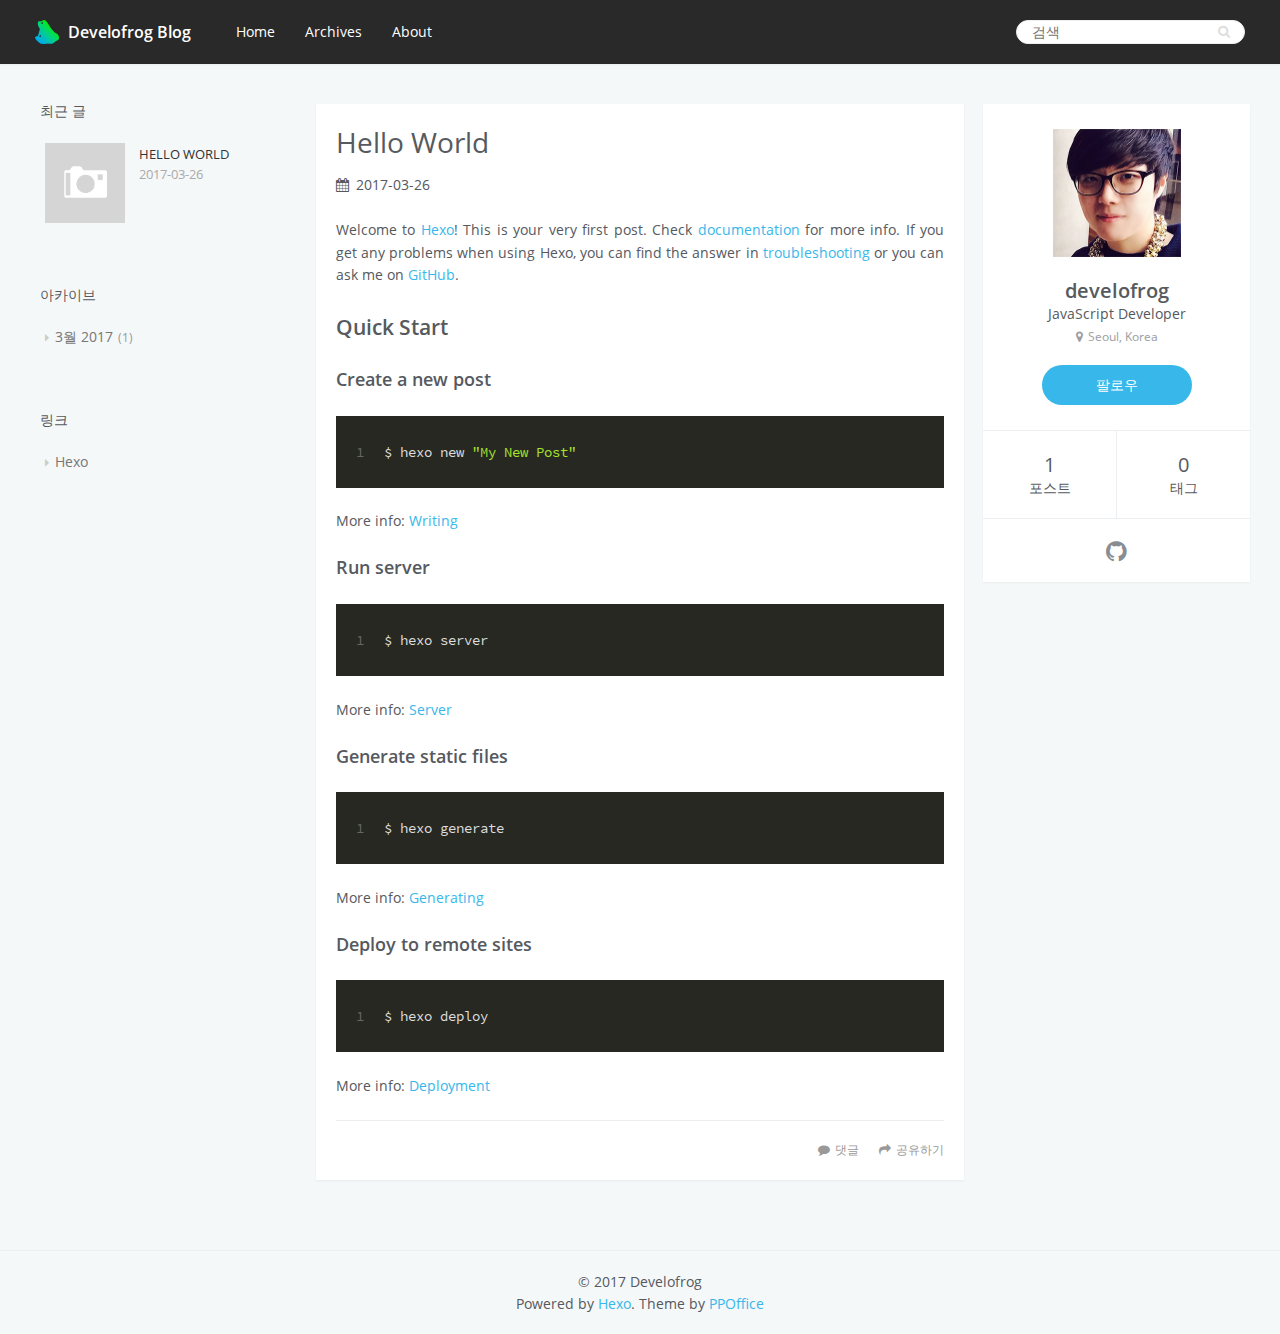
==== commit aef1bb33: "Site updated: 2017-03-26 21:55:20" ====
--- a/index.html
+++ b/index.html
@@ -240,7 +240,7 @@
 
 </div>
 
-    <a data-url="https://develofrog.com/2017/03/26/hello-world/" data-id="cj0qonys20000btkl2dwoy1ue" class="article-share-link"><i class="fa fa-share"></i>공유하기</a>
+    <a data-url="https://develofrog.com/2017/03/26/hello-world/" data-id="cj0qot9w50000g7klpkb4ydvk" class="article-share-link"><i class="fa fa-share"></i>공유하기</a>
 <script>
     (function ($) {
         // Prevent duplicate binding
--- a/css/style.css
+++ b/css/style.css
@@ -344,7 +344,7 @@
   font-weight: bold;
 }
 #header {
-  background: #fff;
+  background: #292929;
   position: relative;
 }
 #header a,
@@ -354,10 +354,10 @@
   -moz-transition: 0.2s ease;
   -ms-transition: 0.2s ease;
   transition: 0.2s ease;
-  color: #565a5f;
+  color: #fff;
 }
 #header a:hover {
-  color: #38b7ea;
+  color: #11ff0b;
 }
 .header-inner #logo,
 #main-nav,
@@ -519,6 +519,7 @@
   line-height: 24px;
   height: 24px !important;
   border-radius: 13px;
+  background-color: #fff !important;
 }
 #search-form-wrap .search-form .search-form-input::-webkit-search-results-decoration,
 #search-form-wrap .search-form .search-form-input::-webkit-search-cancel-button {
@@ -534,13 +535,14 @@
   position: absolute;
   font: 13px font-icon;
   font-family: 'FontAwesome';
+  color: #ddd;
 }
 #search-form-wrap .search-form .search-form-submit:before {
   content: '\f002';
 }
 #search-form-wrap .search-form .search-form-submit:hover,
 #search-form-wrap .search-form .search-form-submit:focus {
-  color: #777;
+  color: #fff;
 }
 .search-form-input,
 .search-form-input.ins-search-input,
@@ -1991,7 +1993,6 @@
   box-shadow: none;
   font-weight: 200;
   border-radius: 0;
-  background: #fff;
   line-height: 20px;
   -webkit-box-sizing: border-box;
   -moz-box-sizing: border-box;
